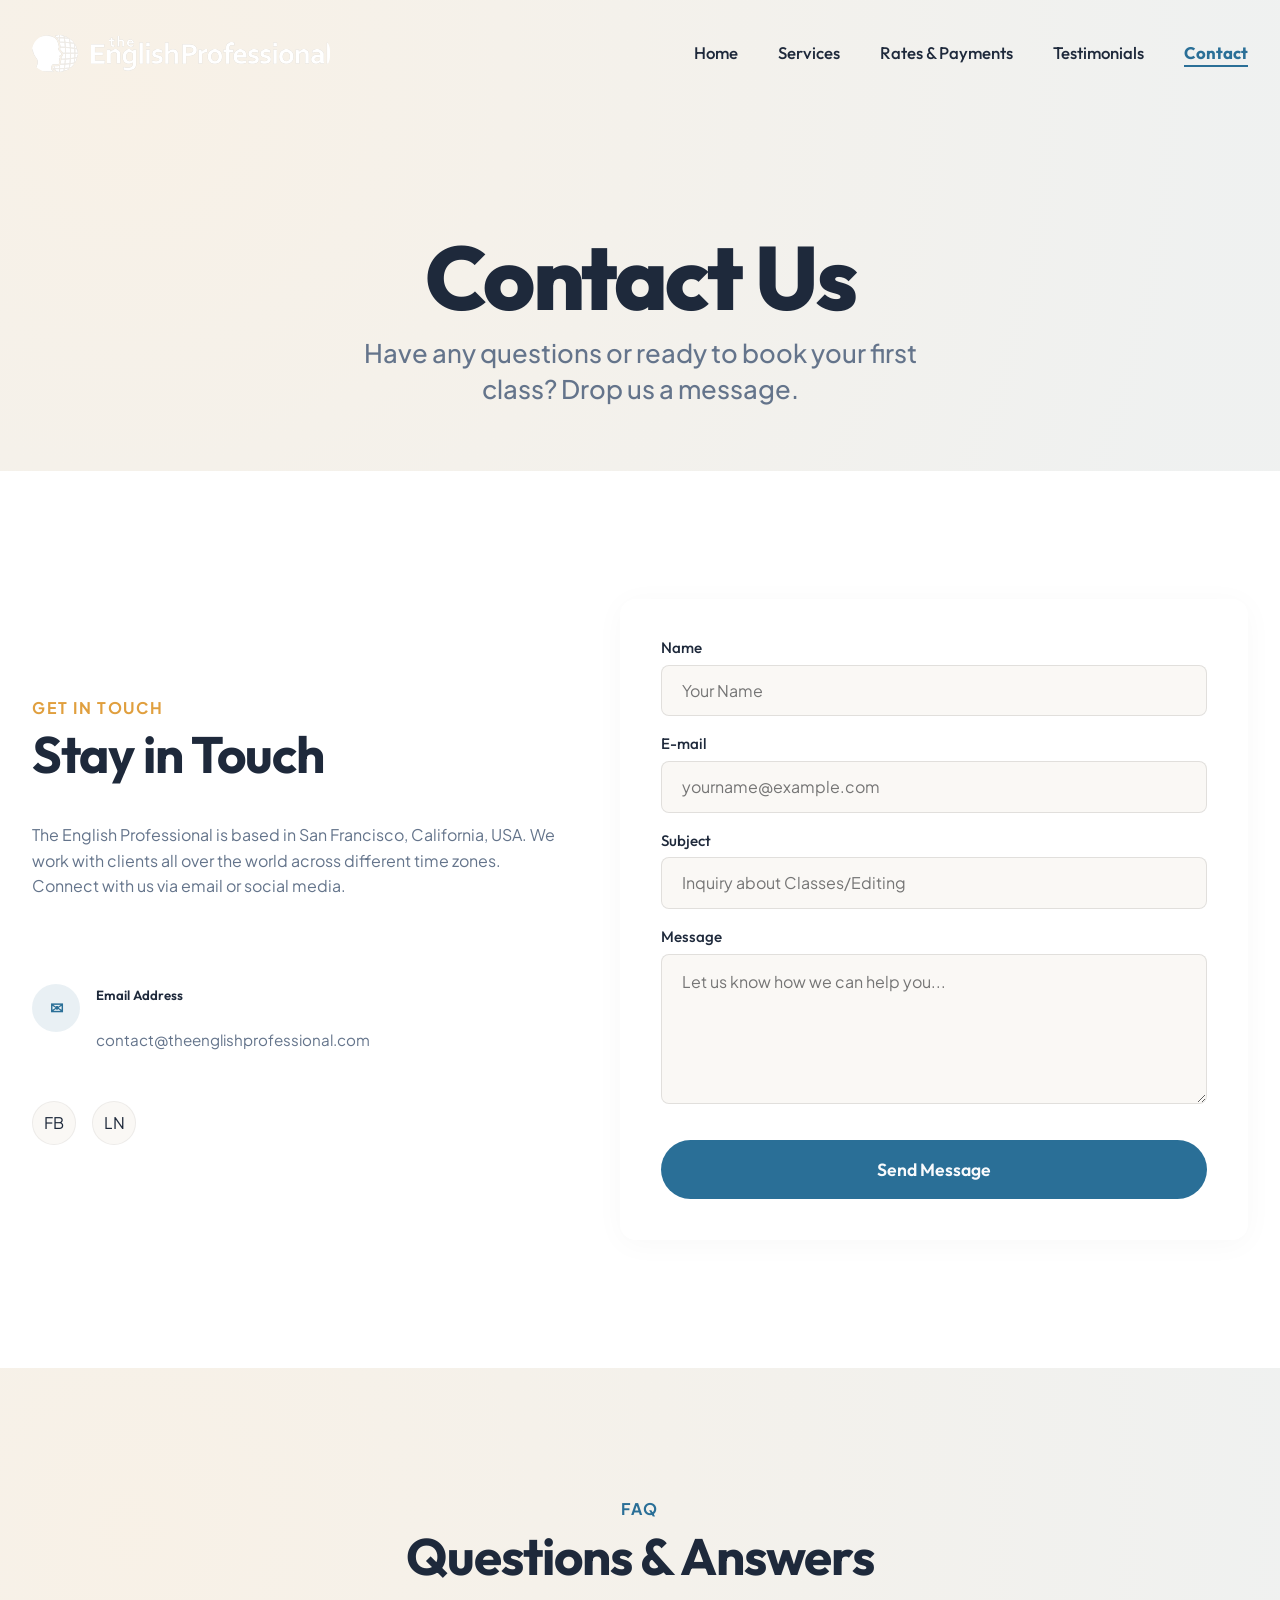
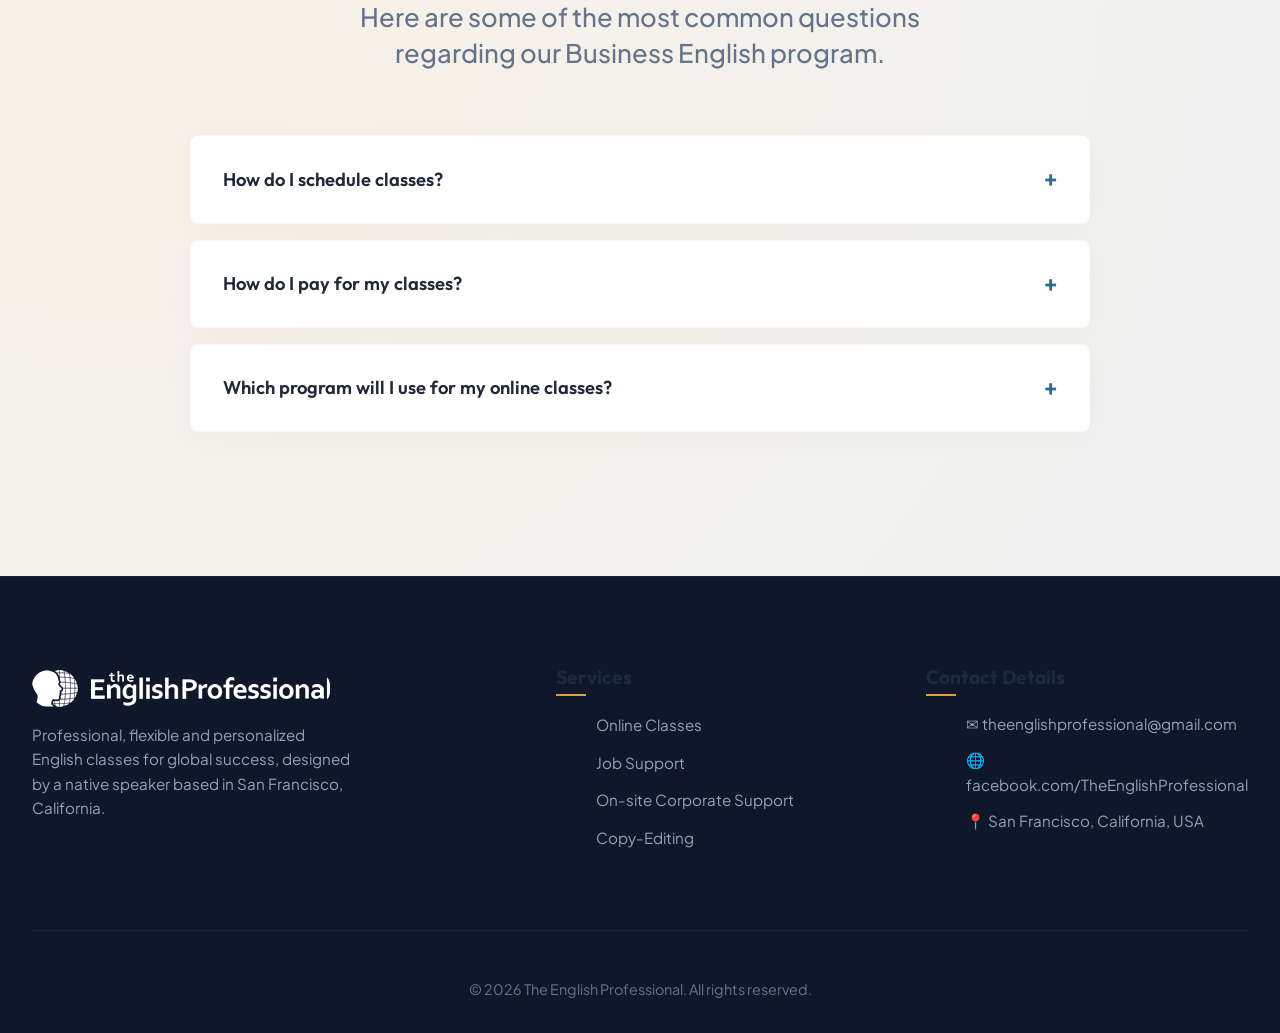
==== contact.html @ bd64062e "init" ====
<!DOCTYPE html>
<html lang="en">

<head>
    <meta charset="UTF-8">
    <meta name="viewport" content="width=device-width, initial-scale=1.0">
    <title>Contact & FAQ | The English Professional</title>
    <meta name="description"
        content="Get in touch with Annette PonTell. Schedule your free 15-minute Skype consultation or check our frequently asked questions.">
    <link rel="stylesheet" href="style.css">
</head>

<body>

    <!-- Header Navigation -->
    <header class="header scrolled">
        <div class="container nav-container">
            <a href="index.html" class="logo">
                <img src="assets/img/tep-white.png" class="default" alt="">
                <img src="assets/img/tep-reverse.png" class="reverse" alt="">
            </a>
            <nav>
                <ul class="nav-links">
                    <li><a href="index.html">Home</a></li>
                    <li><a href="services.html">Services</a></li>
                    <li><a href="rates.html">Rates & Payments</a></li>
                    <li><a href="testimonials.html">Testimonials</a></li>
                    <li><a href="contact.html" class="active">Contact</a></li>
                </ul>
            </nav>
            <button class="burger" aria-label="Toggle navigation">
                <div></div>
                <div></div>
                <div></div>
            </button>
        </div>
    </header>

    <!-- Page Banner -->
    <section class="section gradient-bg" style="padding-top: 10rem; padding-bottom: 4rem;">
        <div class="container" style="text-align: center;">
            <h1 class="text-huge" style="margin-bottom: 1rem;">Contact Us</h1>
            <p class="text-medium" style="max-width: 600px; margin: 0 auto;">Have any questions or ready to book your
                first class? Drop us a message.</p>
        </div>
    </section>

    <!-- Split Contact Section -->
    <section class="section" style="background-color: var(--color-bg-secondary);">
        <div class="container">
            <div class="contact-split">

                <!-- Info Column -->
                <div class="contact-info reveal">
                    <span
                        style="color: var(--color-accent-sun); font-weight: 700; letter-spacing: 0.1em; text-transform: uppercase;">Get
                        in Touch</span>
                    <h2 class="text-large" style="margin-top: 0.5rem; margin-bottom: 1.5rem;">Stay in Touch</h2>
                    <p style="color: var(--color-text-muted); margin-bottom: 2rem;">The English Professional is based in
                        San Francisco, California, USA. We work with clients all over the world across different time
                        zones. Connect with us via email or social media.</p>

                    <div class="contact-method">
                        <div class="contact-method-item">
                            <div class="contact-icon">✉</div>
                            <div>
                                <h5 style="font-weight: 600;">Email Address</h5>
                                <p style="color: var(--color-text-muted); font-size: 0.95rem;">
                                    contact@theenglishprofessional.com</p>
                            </div>
                        </div>
                    </div>

                    <div class="social-links">
                        <a href="https://www.facebook.com/TheEnglishProfessional" target="_blank" class="social-btn"
                            aria-label="Facebook">FB</a>
                        <a href="http://www.linkedin.com/pub/annette-pontell/33/342/361" target="_blank"
                            class="social-btn" aria-label="LinkedIn">LN</a>
                    </div>
                </div>

                <!-- Form Column -->
                <div class="reveal">
                    <div class="glass-card" style="padding: 2.5rem;">
                        <form class="contact-form" action="#" method="POST"
                            onsubmit="event.preventDefault(); alert('Mensagem enviada com sucesso! (Demonstração)');">
                            <div class="form-group">
                                <label for="name">Name</label>
                                <input type="text" id="name" name="name" class="form-control" placeholder="Your Name"
                                    required>
                            </div>
                            <div class="form-group">
                                <label for="email">E-mail</label>
                                <input type="email" id="email" name="email" class="form-control"
                                    placeholder="yourname@example.com" required>
                            </div>
                            <div class="form-group">
                                <label for="subject">Subject</label>
                                <input type="text" id="subject" name="subject" class="form-control"
                                    placeholder="Inquiry about Classes/Editing" required>
                            </div>
                            <div class="form-group">
                                <label for="message">Message</label>
                                <textarea id="message" name="message" class="form-control"
                                    placeholder="Let us know how we can help you..." required></textarea>
                            </div>
                            <button type="submit" class="btn btn-primary" style="margin-top: 1rem;">Send
                                Message</button>
                        </form>
                    </div>
                </div>

            </div>
        </div>
    </section>

    <!-- FAQ Accordion Section -->
    <section class="section gradient-bg">
        <div class="container">
            <div style="text-align: center;" class="reveal">
                <span
                    style="color: var(--color-accent-ocean); font-weight: 700; letter-spacing: 0.1em; text-transform: uppercase;">FAQ</span>
                <h2 class="text-large" style="margin-top: 0.5rem; margin-bottom: 1rem;">Questions & Answers</h2>
                <p class="text-medium" style="max-width: 600px; margin: 0 auto;">Here are some of the most common
                    questions regarding our Business English program.</p>
            </div>

            <div class="faq-accordion-container reveal">
                <!-- FAQ 1 -->
                <div class="accordion-item">
                    <div class="accordion-header">
                        How do I schedule classes?
                        <span class="accordion-icon">+</span>
                    </div>
                    <div class="accordion-content">
                        <p>Contact <strong>theenglishprofessional@gmail.com</strong> to request a free 15-minute Skype
                            meeting in which we can discuss your English development goals and scheduling.</p>
                    </div>
                </div>

                <!-- FAQ 2 -->
                <div class="accordion-item">
                    <div class="accordion-header">
                        How do I pay for my classes?
                        <span class="accordion-icon">+</span>
                    </div>
                    <div class="accordion-content">
                        <p>Payments are made through PayPal. Simply go to The English Professional Rates page and make
                            payments in US dollars before your classes begin.</p>
                    </div>
                </div>

                <!-- FAQ 3 -->
                <div class="accordion-item">
                    <div class="accordion-header">
                        Which program will I use for my online classes?
                        <span class="accordion-icon">+</span>
                    </div>
                    <div class="accordion-content">
                        <p>Classes are conducted via Skype. Skype is easy and free to download and runs on the most
                            common platforms (Microsoft Windows, macOS, Linux, Android, iOS, etc.). After scheduling
                            your classes, find <strong>theEnglishProfessional</strong> on Skype and send a request to be
                            added as a contact.</p>
                    </div>
                </div>
            </div>
        </div>
    </section>

    <!-- Footer -->
    <footer class="footer">
        <div class="container">
            <div class="footer-grid">
                <div>
                    <h3 class="footer-logo"><img src="assets/img/tep-white.png" alt=""></h3>
                    <p class="footer-desc">Professional, flexible and personalized English classes for global success,
                        designed by a native speaker based in San Francisco, California.</p>
                </div>
                <div class="footer-col">
                    <h4>Services</h4>
                    <ul class="footer-links">
                        <li><a href="services.html#online-classes">Online Classes</a></li>
                        <li><a href="services.html#job-support">Job Support</a></li>
                        <li><a href="services.html#onsite-development">On-site Corporate Support</a></li>
                        <li><a href="services.html#copy-editing">Copy-Editing</a></li>
                    </ul>
                </div>
                <div class="footer-col">
                    <h4>Contact Details</h4>
                    <ul class="footer-info-list">
                        <li>✉ theenglishprofessional@gmail.com</li>
                        <li>🌐 facebook.com/TheEnglishProfessional</li>
                        <li>📍 San Francisco, California, USA</li>
                    </ul>
                </div>
            </div>
            <div class="footer-bottom">
                <p>&copy; 2026 The English Professional. All rights reserved.</p>
            </div>
        </div>
    </footer>

    <script src="script.js"></script>
</body>

</html>
---- style.css ----
/* ==========================================================================
   THE ENGLISH PROFESSIONAL - DESIGN SYSTEM & STYLES
   Inspired by Set.studio and Clearleft (Modern, bold typography, clean layouts, large images/gradients)
   ========================================================================== */

@import url('https://fonts.googleapis.com/css2?family=Outfit:wght@300;400;500;600;700;800&family=Plus+Jakarta+Sans:ital,wght@0,300;0,400;0,500;0,600;0,700;1,400&display=swap');

:root {
    /* Color Palette */
    --color-bg-primary: #faf8f5;
    /* Warm sand background */
    --color-bg-secondary: #ffffff;
    /* Pure white */
    --color-bg-dark: #0f172a;
    /* Deep slate/navy for dark sections */
    --color-text-main: #1e293b;
    /* Slate 800 */
    --color-text-muted: #64748b;
    /* Slate 500 */
    --color-text-light: #f8fafc;
    /* White/Light gray */

    /* California Vibes Accent Colors */
    --color-accent-sun: #e09f3e;
    /* Golden sunset */
    --color-accent-ocean: #2a6f97;
    /* Pacific ocean blue */
    --color-accent-mint: #48cae4;
    /* Coastal breeze */
    --color-accent-clay: #9a031e;
    /* Warm clay/terracotta */

    /* Font Families */
    --font-heading: 'Outfit', sans-serif;
    --font-body: 'Plus Jakarta Sans', sans-serif;

    /* Spacing */
    --space-xs: 0.5rem;
    --space-sm: 1rem;
    --space-md: 2rem;
    --space-lg: 4rem;
    --space-xl: 8rem;

    /* UI Elements */
    --border-radius-sm: 8px;
    --border-radius-md: 16px;
    --border-radius-lg: 32px;
    --transition-smooth: all 0.4s cubic-bezier(0.16, 1, 0.3, 1);
    --shadow-subtle: 0 4px 30px rgba(0, 0, 0, 0.03);
    --shadow-medium: 0 10px 40px rgba(0, 0, 0, 0.08);
}

/* ==========================================================================
   1. RESET & BASE
   ========================================================================== */

*,
*::before,
*::after {
    box-sizing: border-box;
}

html {
    -moz-text-size-adjust: none;
    -webkit-text-size-adjust: none;
    text-size-adjust: none;
    scroll-behavior: smooth;
    font-size: 16px;
    background-color: var(--color-bg-primary);
}

body,
h1,
h2,
h3,
h4,
p,
figure,
blockquote,
dl,
dd {
    margin-block-end: 0;
}

ul[role='list'],
ol[role='list'] {
    list-style: none;
}

h1,
h2,
h3,
h4,
button,
input,
label {
    line-height: 1.1;
}

h1,
h2,
h3,
h4 {
    text-wrap: balance;
}

a:not([class]) {
    text-decoration-skip-ink: auto;
    color: currentColor;
}

img,
picture {
    max-width: 100%;
    height: auto;
    display: block;
    border-radius: var(--border-radius-md);
}

input,
button,
textarea,
select {
    font-family: inherit;
    font-size: inherit;
}

textarea:not([rows]) {
    min-height: 10em;
}

:target {
    scroll-margin-block: 5ex;
}

body {
    font-family: var(--font-body);
    color: var(--color-text-main);
    line-height: 1.6;
    min-height: 100vh;
    overflow-x: hidden;
    -webkit-font-smoothing: antialiased;
    margin: 0;
}

h1,
h2,
h3,
h4,
h5,
h6 {
    font-family: var(--font-heading);
    font-weight: 700;
    color: var(--color-text-main);
}

a {
    color: inherit;
    text-decoration: none;
    transition: var(--transition-smooth);
}

/* ==========================================================================
   2. REUSABLE UTILITIES & LAYOUTS
   ========================================================================== */

.container {
    max-width: 1400px;
    margin: 0 auto;
    padding: 0 var(--space-md);
}

.section {
    padding: var(--space-xl) 0;
    position: relative;
}

.section-dark {
    background-color: var(--color-bg-dark);
    color: var(--color-text-light);
}

.section-dark h2,
.section-dark h3,
.section-dark p {
    color: var(--color-text-light);
}

/* Typography Scale */
.text-huge {
    font-size: clamp(3rem, 7vw, 6.5rem);
    font-weight: 800;
    letter-spacing: -0.03em;
    line-height: 0.95;
    margin-bottom: var(--space-md);
}

.text-large {
    font-size: clamp(2rem, 4vw, 3.5rem);
    font-weight: 700;
    letter-spacing: -0.02em;
    line-height: 1.05;
    margin-bottom: var(--space-sm);
}

.text-medium {
    font-size: clamp(1.25rem, 2vw, 1.75rem);
    font-weight: 500;
    line-height: 1.4;
    color: var(--color-text-muted);
}

.section-dark .text-medium {
    color: #94a3b8;
}

/* Buttons */
.btn {
    display: inline-flex;
    align-items: center;
    justify-content: center;
    padding: 1.25rem 2.5rem;
    font-family: var(--font-heading);
    font-weight: 600;
    font-size: 1.1rem;
    border-radius: var(--border-radius-lg);
    border: none;
    cursor: pointer;
    transition: var(--transition-smooth);
    position: relative;
    overflow: hidden;
}

.btn-primary {
    background-color: var(--color-accent-ocean);
    color: var(--color-text-light);
}

.btn-primary:hover {
    background-color: #1a4d6c;
    transform: translateY(-3px);
    box-shadow: 0 10px 20px rgba(42, 111, 151, 0.3);
}

.btn-accent {
    background-color: var(--color-accent-sun);
    color: var(--color-bg-dark);
}

.btn-accent:hover {
    background-color: #c98a30;
    transform: translateY(-3px);
    box-shadow: 0 10px 20px rgba(224, 159, 62, 0.3);
}

.btn-outline {
    background-color: transparent;
    border: 2px solid var(--color-text-main);
    color: var(--color-text-main);
}

.btn-outline:hover {
    background-color: var(--color-text-main);
    color: var(--color-bg-primary);
    transform: translateY(-3px);
}

.section-dark .btn-outline {
    border-color: var(--color-text-light);
    color: var(--color-text-light);
}

.section-dark .btn-outline:hover {
    background-color: var(--color-text-light);
    color: var(--color-bg-dark);
}

/* Background Gradients & Glassmorphism */
.gradient-bg {
    background: radial-gradient(circle at 10% 20%, rgba(224, 159, 62, 0.08) 0%, rgba(42, 111, 151, 0.05) 90%);
}

.glass-card {
    background: rgba(255, 255, 255, 0.7);
    backdrop-filter: blur(12px);
    -webkit-backdrop-filter: blur(12px);
    border: 1px solid rgba(255, 255, 255, 0.4);
    box-shadow: var(--shadow-subtle);
    border-radius: var(--border-radius-md);
    padding: var(--space-md);
    transition: var(--transition-smooth);
}

.glass-card:hover {
    transform: translateY(-5px);
    box-shadow: var(--shadow-medium);
    border-color: rgba(255, 255, 255, 0.8);
}

/* ==========================================================================
   3. NAVIGATION HEADER
   ========================================================================== */
.header {
    position: fixed;
    top: 0;
    left: 0;
    width: 100%;
    z-index: 1000;
    transition: var(--transition-smooth);
    padding: 1.5rem 0;
}

.header .reverse {
    display: none;
}

.header.scrolled {
    background: rgba(250, 248, 245, 0.85);
    backdrop-filter: blur(12px);
    -webkit-backdrop-filter: blur(12px);
    border-bottom: 1px solid rgba(0, 0, 0, 0.05);
    padding: 1rem 0;
}

.header.scrolled .reverse {
    display: block;
}

.header.scrolled .default {
    display: none;
}

.nav-container {
    display: flex;
    justify-content: space-between;
    align-items: center;
}

.logo {
    font-family: var(--font-heading);
    font-size: 1.5rem;
    font-weight: 800;
    letter-spacing: -0.01em;
    display: flex;
    align-items: center;
    gap: 0.5rem;
}

.logo-dot {
    width: 10px;
    height: 10px;
    background-color: var(--color-accent-sun);
    border-radius: 50%;
    display: inline-block;
}

.nav-links {
    display: flex;
    gap: 2.5rem;
    list-style: none;
    align-items: center;
}

.nav-links a {
    font-family: var(--font-heading);
    font-weight: 500;
    font-size: 1.05rem;
    position: relative;
}

.nav-links a::after {
    content: '';
    position: absolute;
    width: 100%;
    transform: scaleX(0);
    height: 2px;
    bottom: -4px;
    left: 0;
    background-color: var(--color-accent-ocean);
    transform-origin: bottom right;
    transition: transform 0.25s ease-out;
}

.nav-links a:hover::after,
.nav-links a.active::after {
    transform: scaleX(1);
    transform-origin: bottom left;
}

.nav-links a.active {
    color: var(--color-accent-ocean);
    font-weight: 700;
}

/* Mobile Menu Button */
.burger {
    display: none;
    cursor: pointer;
    background: none;
    border: none;
    z-index: 1001;
}

.burger div {
    width: 25px;
    height: 2px;
    background-color: var(--color-text-main);
    margin: 5px;
    transition: var(--transition-smooth);
}

/* ==========================================================================
   4. HOME PAGE (SLIDER & SECTIONS)
   ========================================================================== */
.hero-slider {
    position: relative;
    min-height: 100vh;
    overflow: hidden;
    background-color: var(--color-bg-dark);
}

.slider-container {
    height: 100vh;
    position: relative;
}

.slide {
    position: absolute;
    top: 0;
    left: 0;
    width: 100%;
    height: 100%;
    opacity: 0;
    visibility: hidden;
    transition: opacity 0.8s ease-in-out, visibility 0.8s;
    display: flex;
    align-items: center;
}

.slide.active {
    opacity: 1;
    visibility: visible;
}

.slide-bg {
    position: absolute;
    top: 0;
    left: 0;
    width: 100%;
    height: 100%;
    background-size: cover;
    background-position: center;
    filter: brightness(0.4) saturate(0.8);
}

.slide-content {
    position: relative;
    z-index: 10;
    max-width: 800px;
    padding: var(--space-md);
    color: var(--color-text-light);
    transform: translateY(30px);
    transition: transform 0.8s cubic-bezier(0.16, 1, 0.3, 1);
}

.slide.active .slide-content {
    transform: translateY(0);
}

.slider-controls {
    position: absolute;
    bottom: var(--space-lg);
    left: 50%;
    transform: translateX(-50%);
    display: flex;
    gap: 1rem;
    z-index: 20;
}

.slider-dot {
    width: 40px;
    height: 4px;
    background-color: rgba(255, 255, 255, 0.3);
    border: none;
    cursor: pointer;
    border-radius: 2px;
    transition: var(--transition-smooth);
}

.slider-dot.active {
    background-color: var(--color-accent-sun);
    width: 60px;
}

/* Feature grid on Home */
.features-grid {
    display: grid;
    grid-template-columns: repeat(auto-fit, minmax(320px, 1fr));
    gap: var(--space-md);
    margin-top: var(--space-lg);
}

.feature-card {
    padding: var(--space-md);
    border-radius: var(--border-radius-md);
    background-color: var(--color-bg-secondary);
    border: 1px solid rgba(0, 0, 0, 0.04);
    box-shadow: var(--shadow-subtle);
    transition: var(--transition-smooth);
    display: flex;
    flex-direction: column;
}

.feature-card:hover {
    transform: translateY(-8px);
    box-shadow: var(--shadow-medium);
}

.feature-img-wrapper {
    height: 220px;
    overflow: hidden;
    border-radius: var(--border-radius-sm);
    margin-bottom: var(--space-sm);
}

.feature-img-wrapper img {
    width: 100%;
    height: 100%;
    object-fit: cover;
    transition: var(--transition-smooth);
}

.feature-card:hover .feature-img-wrapper img {
    transform: scale(1.05);
}

/* About Section Home (Two Column) */
.about-split {
    display: grid;
    grid-template-columns: 1fr 1fr;
    gap: var(--space-lg);
    align-items: center;
}

.about-image-wrapper {
    position: relative;
}

.about-image-wrapper img {
    box-shadow: var(--shadow-medium);
}

.about-badge {
    position: absolute;
    bottom: -20px;
    right: -20px;
    background: var(--color-accent-sun);
    color: var(--color-bg-dark);
    padding: 1.5rem 2rem;
    border-radius: var(--border-radius-md);
    font-weight: 700;
    box-shadow: var(--shadow-medium);
    font-family: var(--font-heading);
}

/* ==========================================================================
   5. SERVICES PAGE
   ========================================================================== */
.services-header {
    background-color: var(--color-bg-dark);
    color: var(--color-text-light);
    padding: 10rem 0 6rem 0;
    text-align: center;
}

.services-nav {
    display: flex;
    justify-content: center;
    gap: 1.5rem;
    margin-top: var(--space-md);
    flex-wrap: wrap;
}

.services-nav-btn {
    padding: 0.75rem 1.5rem;
    border-radius: var(--border-radius-lg);
    border: 1px solid rgba(255, 255, 255, 0.2);
    background: transparent;
    color: var(--color-text-light);
    cursor: pointer;
    transition: var(--transition-smooth);
    font-family: var(--font-heading);
}

.services-nav-btn.active,
.services-nav-btn:hover {
    background-color: var(--color-accent-sun);
    color: var(--color-bg-dark);
    border-color: var(--color-accent-sun);
}

.services-section-title {
    margin-top: var(--space-lg);
    border-bottom: 2px solid rgba(0, 0, 0, 0.05);
    padding-bottom: var(--space-sm);
    margin-bottom: var(--space-md);
}

.services-grid-detailed {
    display: grid;
    grid-template-columns: repeat(auto-fit, minmax(400px, 1fr));
    gap: var(--space-md);
    margin-bottom: var(--space-lg);
}

.service-detail-card {
    background: var(--color-bg-secondary);
    border-radius: var(--border-radius-md);
    padding: var(--space-md);
    box-shadow: var(--shadow-subtle);
    border-left: 5px solid var(--color-accent-ocean);
    transition: var(--transition-smooth);
}

.service-detail-card:hover {
    transform: translateX(5px);
    box-shadow: var(--shadow-medium);
}

/* ==========================================================================
   6. RATES & PAYMENTS PAGE
   ========================================================================== */
.rates-grid {
    display: grid;
    grid-template-columns: repeat(auto-fit, minmax(300px, 1fr));
    gap: var(--space-md);
    margin-top: var(--space-lg);
}

.rate-card {
    background: var(--color-bg-secondary);
    border-radius: var(--border-radius-md);
    padding: 3rem var(--space-md);
    text-align: center;
    box-shadow: var(--shadow-subtle);
    border: 1px solid rgba(0, 0, 0, 0.04);
    transition: var(--transition-smooth);
    display: flex;
    flex-direction: column;
    justify-content: space-between;
    min-height: 450px;
}

.rate-card:hover {
    transform: translateY(-8px);
    box-shadow: var(--shadow-medium);
}

.rate-card.featured {
    border: 2px solid var(--color-accent-sun);
    position: relative;
}

.rate-card.featured::before {
    content: 'MAIS CONVENIENTE';
    position: absolute;
    top: -15px;
    left: 50%;
    transform: translateX(-50%);
    background: var(--color-accent-sun);
    color: var(--color-bg-dark);
    padding: 0.35rem 1rem;
    font-size: 0.75rem;
    font-weight: 700;
    border-radius: 30px;
    letter-spacing: 0.05em;
}

.rate-time {
    font-size: 1.75rem;
    font-weight: 700;
    font-family: var(--font-heading);
    margin-bottom: var(--space-sm);
}

.rate-price {
    font-size: clamp(2.5rem, 5vw, 3.5rem);
    font-weight: 800;
    color: var(--color-accent-ocean);
    margin-bottom: var(--space-md);
    font-family: var(--font-heading);
}

.rate-price span {
    font-size: 1rem;
    font-weight: 500;
    color: var(--color-text-muted);
}

.rate-features {
    list-style: none;
    margin-bottom: var(--space-md);
    color: var(--color-text-muted);
    text-align: left;
    padding-left: var(--space-sm);
}

.rate-features li {
    margin-bottom: 0.5rem;
    position: relative;
    padding-left: 1.5rem;
}

.rate-features li::before {
    content: '✓';
    color: var(--color-accent-ocean);
    position: absolute;
    left: 0;
    font-weight: bold;
}

/* Split Column Terms & Conditions */
.terms-split {
    display: grid;
    grid-template-columns: 1fr 1fr;
    gap: var(--space-lg);
    margin-top: var(--space-md);
}

.terms-column h3 {
    border-bottom: 2px solid var(--color-accent-sun);
    padding-bottom: 0.5rem;
    margin-bottom: var(--space-sm);
}

.terms-list {
    list-style: none;
}

.terms-list li {
    margin-bottom: 0.75rem;
    position: relative;
    padding-left: 1.5rem;
    font-size: 0.95rem;
    color: var(--color-text-muted);
}

.terms-list li::before {
    content: '•';
    color: var(--color-accent-sun);
    font-size: 1.5rem;
    position: absolute;
    left: 0;
    top: -4px;
}

/* ==========================================================================
   7. TESTIMONIALS & CONTACT SECTIONS
   ========================================================================== */
.testimonials-section {
    background: radial-gradient(circle at 80% 20%, rgba(224, 159, 62, 0.05) 0%, rgba(42, 111, 151, 0.08) 90%), var(--color-bg-secondary);
}

.testimonial-carousel-container {
    max-width: 900px;
    margin: var(--space-lg) auto 0 auto;
    position: relative;
    overflow: hidden;
    padding: var(--space-md);
}

.testimonial-track {
    display: flex;
    transition: transform 0.6s cubic-bezier(0.25, 1, 0.5, 1);
}

.testimonial-slide {
    min-width: 100%;
    box-sizing: border-box;
    padding: 0 var(--space-md);
}

.testimonial-bubble {
    font-size: clamp(1.2rem, 2.5vw, 1.6rem);
    font-style: italic;
    color: var(--color-text-main);
    line-height: 1.5;
    position: relative;
    margin-bottom: var(--space-md);
    font-weight: 300;
}

.testimonial-bubble::before {
    content: '“';
    font-size: 5rem;
    color: rgba(42, 111, 151, 0.15);
    position: absolute;
    left: -2rem;
    top: -2.5rem;
    font-family: serif;
}

.testimonial-author {
    font-family: var(--font-heading);
    font-weight: 700;
    font-size: 1.2rem;
    color: var(--color-accent-ocean);
}

.carousel-dots {
    display: flex;
    justify-content: center;
    gap: 0.5rem;
    margin-top: var(--space-md);
}

.carousel-dot {
    width: 12px;
    height: 12px;
    border-radius: 50%;
    background-color: rgba(0, 0, 0, 0.1);
    border: none;
    cursor: pointer;
    transition: var(--transition-smooth);
}

.carousel-dot.active {
    background-color: var(--color-accent-ocean);
    transform: scale(1.2);
}

/* Two Column Contact split */
.contact-split {
    display: grid;
    grid-template-columns: 1fr 1.2fr;
    gap: var(--space-lg);
}

.contact-info {
    display: flex;
    flex-direction: column;
    justify-content: center;
}

.contact-method {
    margin-top: var(--space-md);
}

.contact-method-item {
    display: flex;
    align-items: center;
    gap: 1rem;
    margin-bottom: var(--space-sm);
}

.contact-icon {
    width: 48px;
    height: 48px;
    border-radius: 50%;
    background-color: rgba(42, 111, 151, 0.1);
    display: flex;
    align-items: center;
    justify-content: center;
    color: var(--color-accent-ocean);
    font-weight: bold;
}

.social-links {
    display: flex;
    gap: 1rem;
    margin-top: var(--space-md);
}

.social-btn {
    width: 44px;
    height: 44px;
    border-radius: 50%;
    background-color: var(--color-bg-primary);
    display: flex;
    align-items: center;
    justify-content: center;
    border: 1px solid rgba(0, 0, 0, 0.05);
    transition: var(--transition-smooth);
}

.social-btn:hover {
    background-color: var(--color-accent-ocean);
    color: var(--color-text-light);
    transform: translateY(-3px);
}

/* Form Styles */
.contact-form {
    display: flex;
    flex-direction: column;
    gap: 1.25rem;
}

.form-group {
    display: flex;
    flex-direction: column;
    gap: 0.5rem;
}

.form-group label {
    font-family: var(--font-heading);
    font-weight: 500;
    font-size: 0.95rem;
}

.form-control {
    padding: 1rem 1.25rem;
    border-radius: var(--border-radius-sm);
    border: 1px solid rgba(0, 0, 0, 0.1);
    background-color: var(--color-bg-primary);
    font-family: var(--font-body);
    font-size: 1rem;
    transition: var(--transition-smooth);
}

.form-control:focus {
    outline: none;
    border-color: var(--color-accent-ocean);
    background-color: var(--color-bg-secondary);
    box-shadow: 0 0 0 3px rgba(42, 111, 151, 0.1);
}

textarea.form-control {
    resize: vertical;
    min-height: 150px;
}

/* ==========================================================================
   8. FAQ ACCORDION SECTION
   ========================================================================== */
.faq-accordion-container {
    margin-top: var(--space-lg);
    max-width: 900px;
    margin-left: auto;
    margin-right: auto;
}

.accordion-item {
    background: var(--color-bg-secondary);
    border-radius: var(--border-radius-sm);
    margin-bottom: var(--space-sm);
    box-shadow: var(--shadow-subtle);
    border: 1px solid rgba(0, 0, 0, 0.03);
    overflow: hidden;
}

.accordion-header {
    padding: 1.5rem var(--space-md);
    display: flex;
    justify-content: space-between;
    align-items: center;
    cursor: pointer;
    font-family: var(--font-heading);
    font-size: 1.15rem;
    font-weight: 600;
    transition: var(--transition-smooth);
    user-select: none;
}

.accordion-header:hover {
    background-color: rgba(42, 111, 151, 0.02);
}

.accordion-icon {
    font-size: 1.5rem;
    transition: transform var(--transition-smooth);
    color: var(--color-accent-ocean);
}

.accordion-content {
    max-height: 0;
    overflow: hidden;
    transition: max-height 0.4s cubic-bezier(0.16, 1, 0.3, 1), padding 0.4s;
    padding: 0 var(--space-md);
    color: var(--color-text-muted);
}

.accordion-item.active .accordion-content {
    padding-bottom: 1.5rem;
}

.accordion-item.active .accordion-icon {
    transform: rotate(45deg);
}

/* ==========================================================================
   9. FOOTER
   ========================================================================== */
.footer {
    background-color: var(--color-bg-dark);
    color: var(--color-text-light);
    padding: var(--space-lg) 0 var(--space-md) 0;
    border-top: 1px solid rgba(255, 255, 255, 0.05);
}

.footer-grid {
    display: grid;
    grid-template-columns: 1.5fr 1fr 1fr;
    gap: var(--space-lg);
    margin-bottom: var(--space-lg);
}

.footer-logo {
    font-family: var(--font-heading);
    font-weight: 800;
    font-size: 1.8rem;
    margin-bottom: var(--space-sm);
    display: flex;
    align-items: center;
    gap: 0.5rem;
}

.footer-desc {
    color: #94a3b8;
    max-width: 320px;
    font-size: 0.95rem;
}

.footer-col h4 {
    font-size: 1.2rem;
    margin-bottom: var(--space-sm);
    position: relative;
    padding-bottom: 0.5rem;
}

.footer-col h4::after {
    content: '';
    position: absolute;
    width: 30px;
    height: 2px;
    bottom: 0;
    left: 0;
    background-color: var(--color-accent-sun);
}

.footer-links {
    list-style: none;
    display: flex;
    flex-direction: column;
    gap: 0.75rem;
}

.footer-links a {
    color: #94a3b8;
    font-size: 0.95rem;
}

.footer-links a:hover {
    color: var(--color-text-light);
    padding-left: 5px;
}

.footer-info-list {
    list-style: none;
    display: flex;
    flex-direction: column;
    gap: 0.75rem;
    color: #94a3b8;
    font-size: 0.95rem;
}

.footer-bottom {
    border-top: 1px solid rgba(255, 255, 255, 0.05);
    padding-top: var(--space-md);
    text-align: center;
    color: #64748b;
    font-size: 0.9rem;
}

/* ==========================================================================
   10. MEDIA QUERIES & RESPONSIVENESS
   ========================================================================== */
@media screen and (max-width: 1024px) {
    .about-split {
        grid-template-columns: 1fr;
        gap: var(--space-md);
    }

    .contact-split {
        grid-template-columns: 1fr;
        gap: var(--space-md);
    }

    .footer-grid {
        grid-template-columns: 1fr 1fr;
    }
}

@media screen and (max-width: 768px) {
    html {
        font-size: 14px;
    }

    .section {
        padding: var(--space-lg) 0;
    }

    .nav-links {
        position: fixed;
        right: 0;
        top: 0;
        height: 100vh;
        width: 70%;
        background-color: var(--color-bg-primary);
        flex-direction: column;
        justify-content: center;
        transform: translateX(100%);
        transition: transform 0.5s ease-in-out;
        box-shadow: -10px 0 30px rgba(0, 0, 0, 0.05);
        z-index: 999;
    }

    .nav-links.nav-active {
        transform: translateX(0);
    }

    .burger {
        display: block;
    }

    .terms-split {
        grid-template-columns: 1fr;
        gap: var(--space-md);
    }

    .footer-grid {
        grid-template-columns: 1fr;
        gap: var(--space-md);
    }

    .slider-controls {
        bottom: var(--space-md);
    }
}

/* Fade In On Scroll Classes (handled by script.js) */
.reveal {
    opacity: 0;
    transform: translateY(30px);
    transition: opacity 0.8s ease, transform 0.8s ease;
}

.reveal.active {
    opacity: 1;
    transform: translateY(0);
}
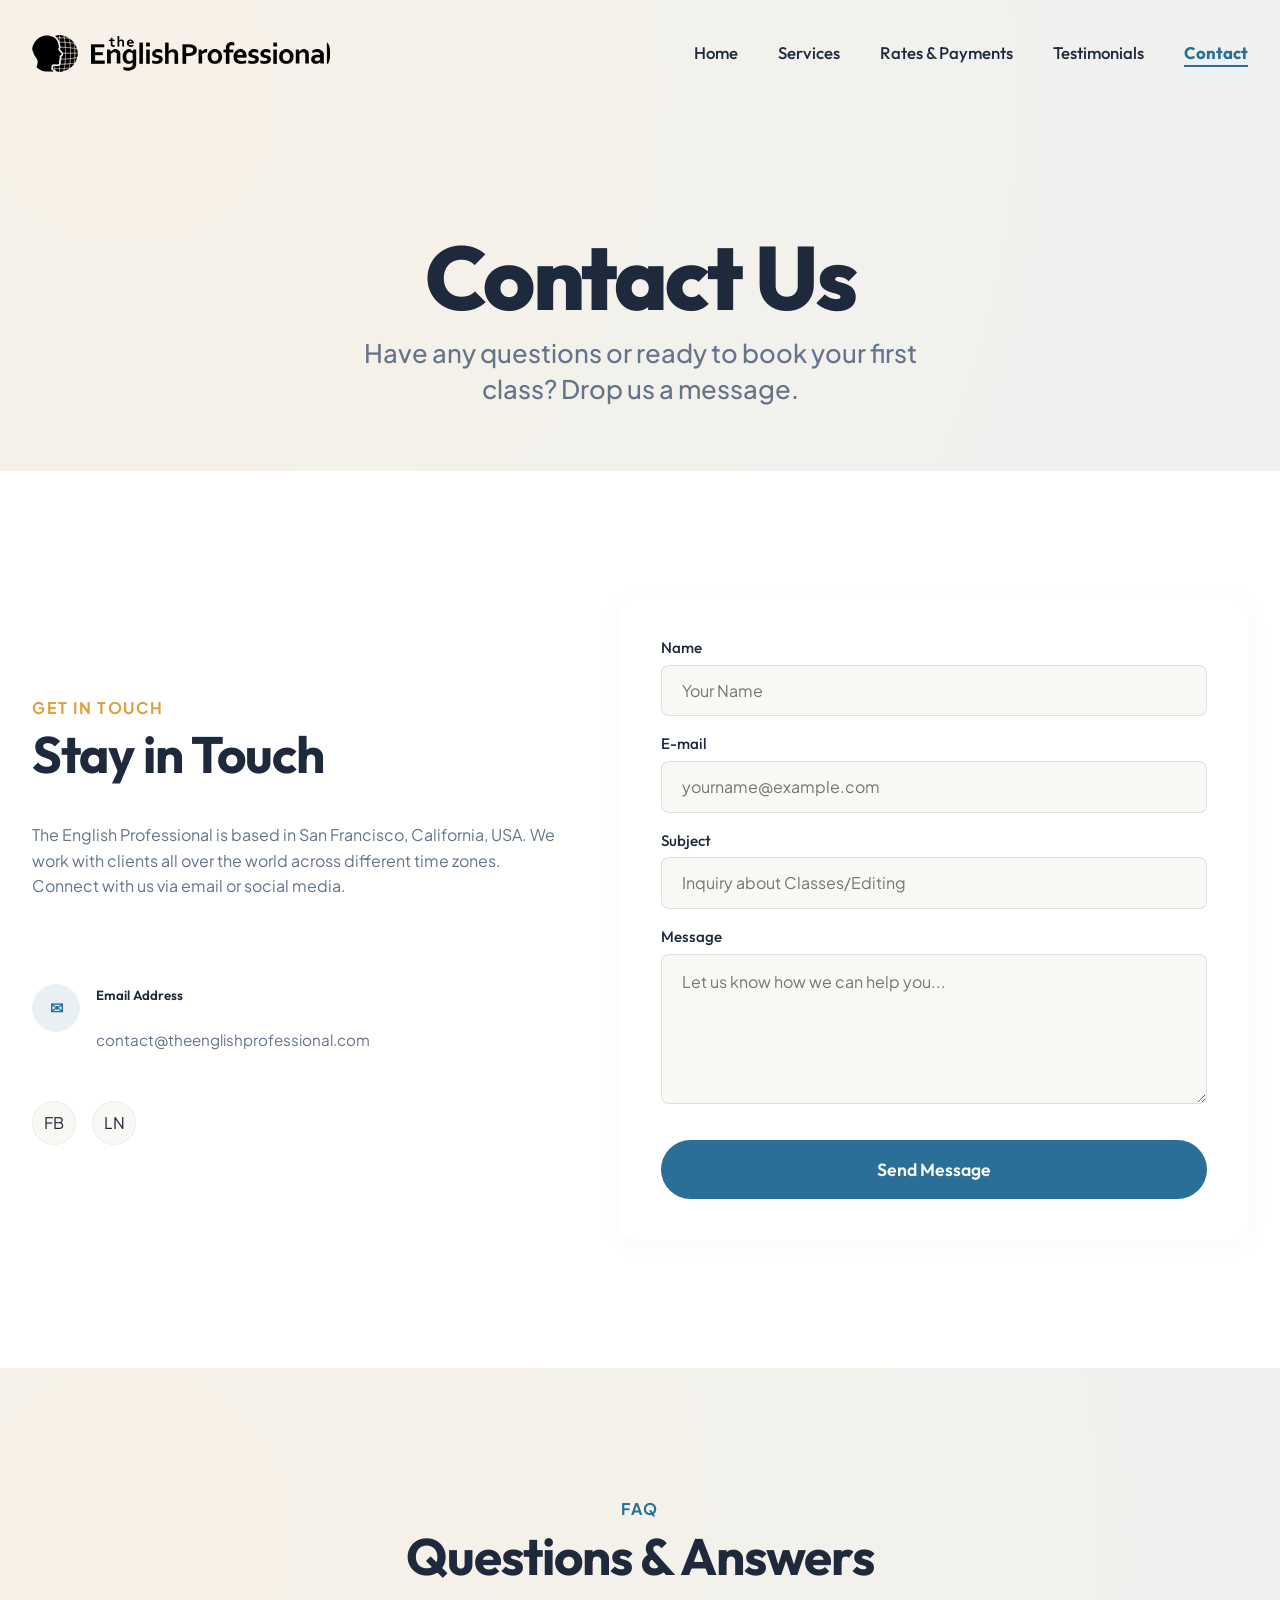
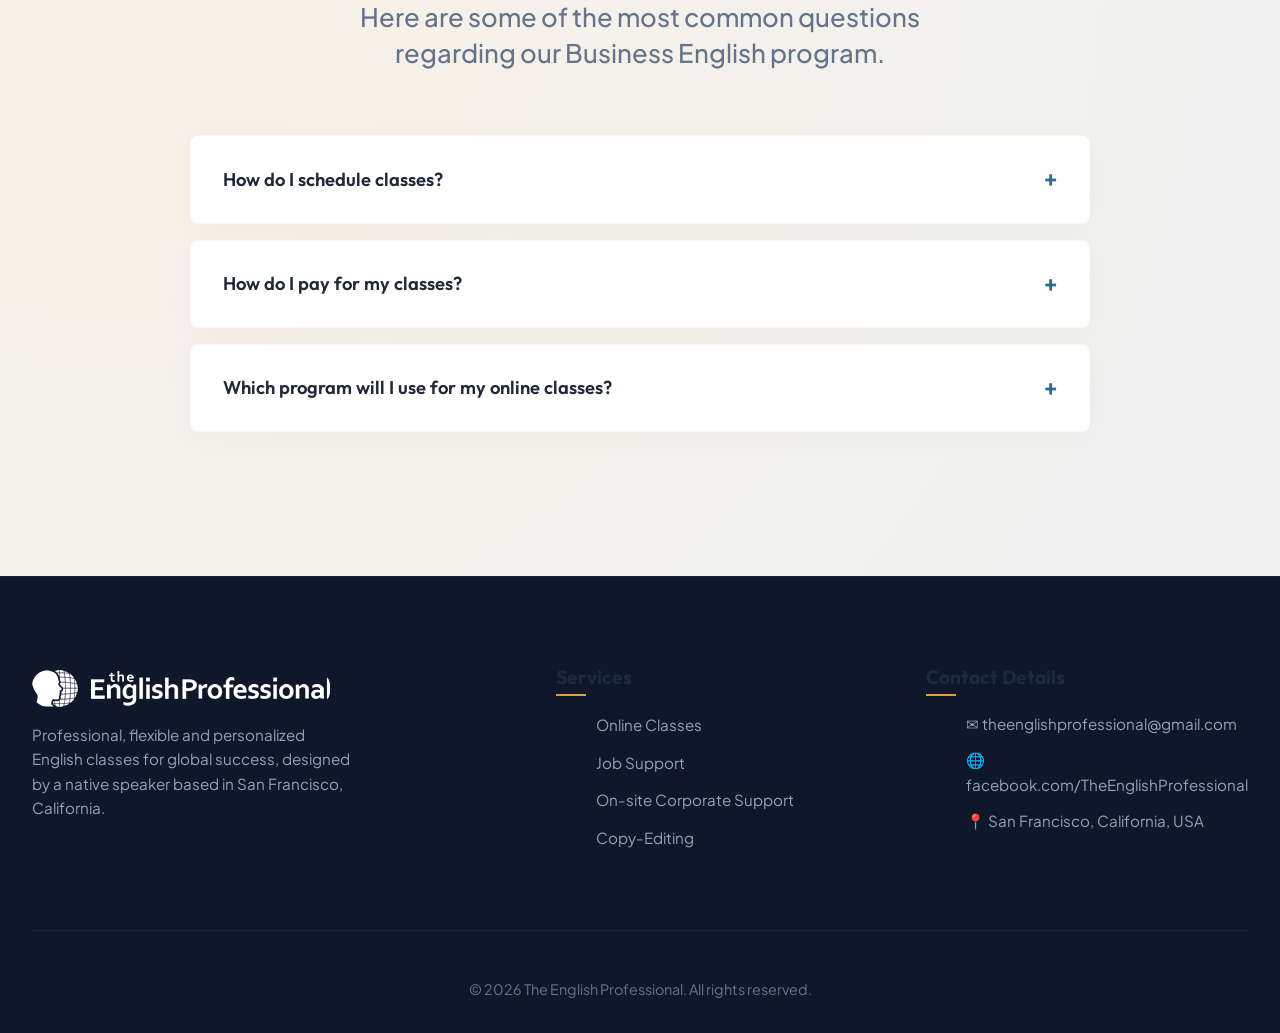
==== commit 5e0b8fe4: "change header-light styles" ====
--- a/contact.html
+++ b/contact.html
@@ -16,8 +16,7 @@
     <header class="header scrolled">
         <div class="container nav-container">
             <a href="index.html" class="logo">
-                <img src="assets/img/tep-white.png" class="default" alt="">
-                <img src="assets/img/tep-reverse.png" class="reverse" alt="">
+                <img src="assets/img/tep.png" alt="The English Professional">
             </a>
             <nav>
                 <ul class="nav-links">
--- a/style.css
+++ b/style.css
@@ -19,6 +19,8 @@
     /* Slate 500 */
     --color-text-light: #f8fafc;
     /* White/Light gray */
+    --color-off-white: #F2F0EF;
+    /* Off-white */
 
     /* California Vibes Accent Colors */
     --color-accent-sun: #e09f3e;
@@ -310,10 +312,6 @@
     padding: 1.5rem 0;
 }
 
-.header .reverse {
-    display: none;
-}
-
 .header.scrolled {
     background: rgba(250, 248, 245, 0.85);
     backdrop-filter: blur(12px);
@@ -322,36 +320,22 @@
     padding: 1rem 0;
 }
 
-.header.scrolled .reverse {
-    display: block;
-}
-
-.header.scrolled .default {
-    display: none;
+.logo {
+    transition: var(--transition-smooth);
+}
+
+.header-light:not(.scrolled) {
+    color: var(--color-off-white);
+}
+
+.header-light:not(.scrolled) .logo {
+    filter: invert(1);
 }
 
 .nav-container {
     display: flex;
     justify-content: space-between;
     align-items: center;
-}
-
-.logo {
-    font-family: var(--font-heading);
-    font-size: 1.5rem;
-    font-weight: 800;
-    letter-spacing: -0.01em;
-    display: flex;
-    align-items: center;
-    gap: 0.5rem;
-}
-
-.logo-dot {
-    width: 10px;
-    height: 10px;
-    background-color: var(--color-accent-sun);
-    border-radius: 50%;
-    display: inline-block;
 }
 
 .nav-links {
@@ -381,6 +365,10 @@
     transition: transform 0.25s ease-out;
 }
 
+.header-light:not(.scrolled) .nav-links a::after {
+    background-color: var(--color-accent-sun);
+}
+
 .nav-links a:hover::after,
 .nav-links a.active::after {
     transform: scaleX(1);
@@ -389,6 +377,11 @@
 
 .nav-links a.active {
     color: var(--color-accent-ocean);
+    font-weight: 700;
+}
+
+.header-light:not(.scrolled) .nav-links a.active {
+    color: var(--color-accent-sun);
     font-weight: 700;
 }
 
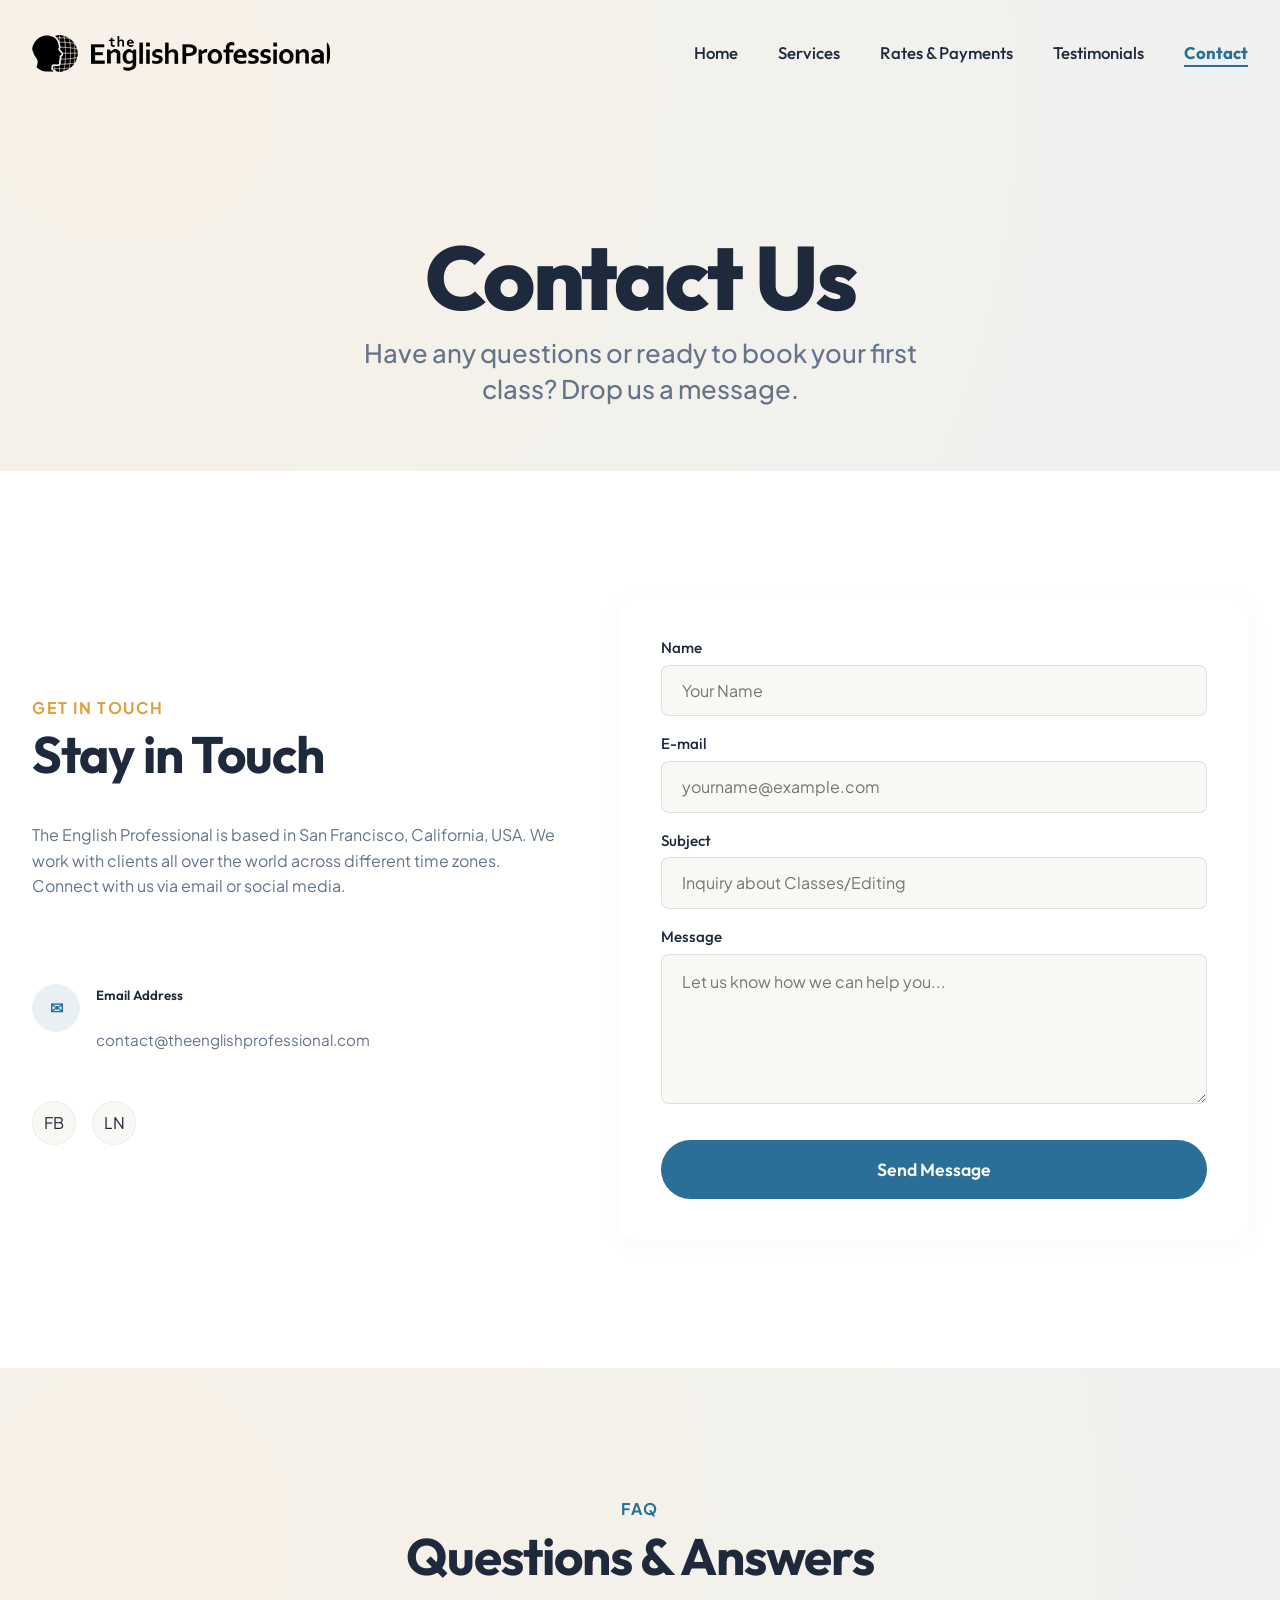
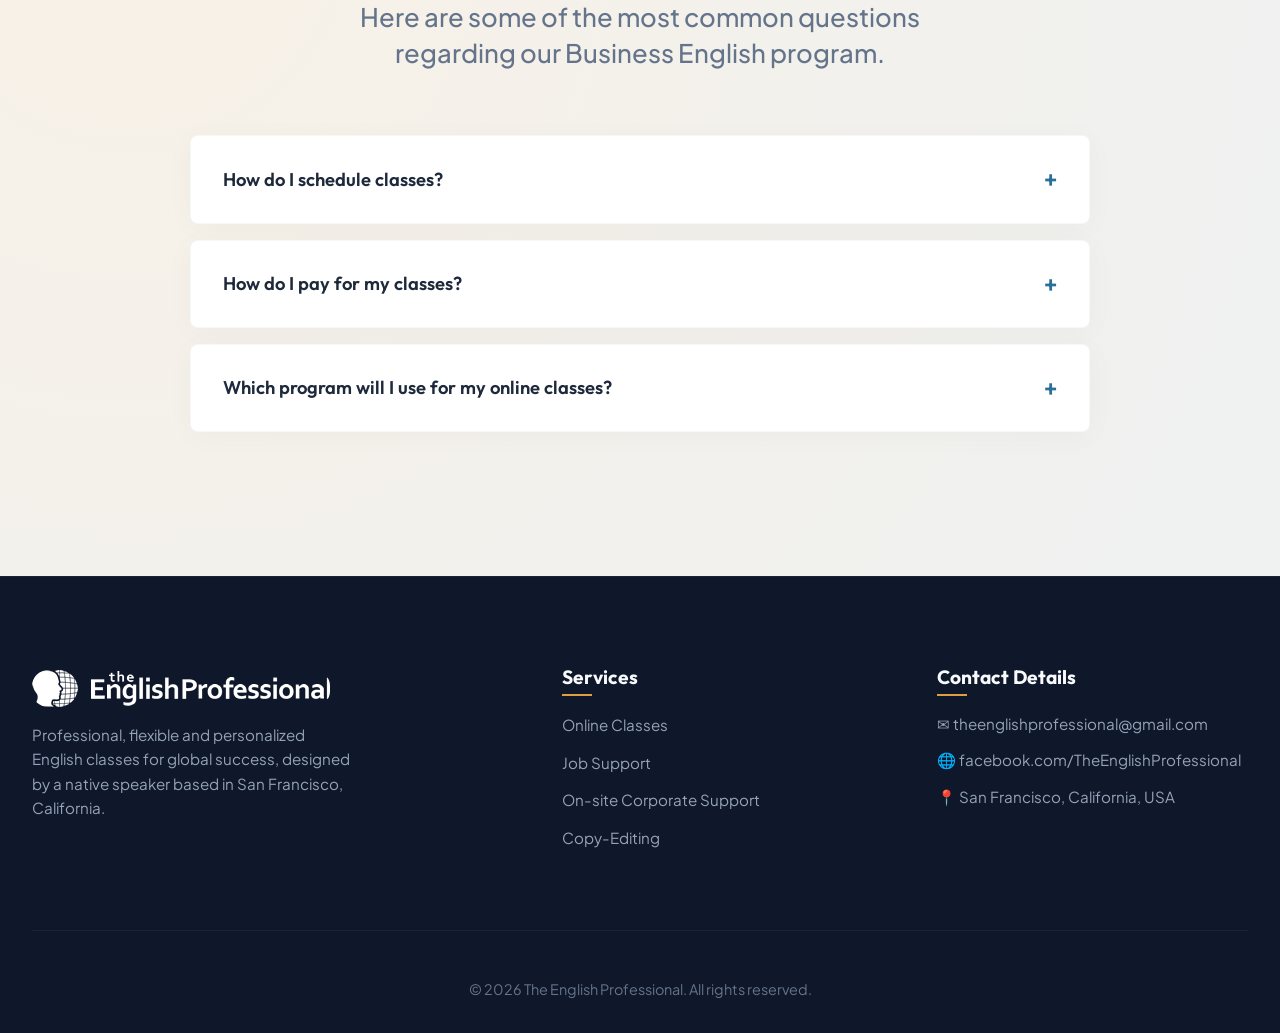
==== commit 3ee0b541: "fix footer headings and list" ====
--- a/contact.html
+++ b/contact.html
@@ -177,7 +177,7 @@
                 </div>
                 <div class="footer-col">
                     <h4>Services</h4>
-                    <ul class="footer-links">
+                    <ul class="footer-links" role="list">
                         <li><a href="services.html#online-classes">Online Classes</a></li>
                         <li><a href="services.html#job-support">Job Support</a></li>
                         <li><a href="services.html#onsite-development">On-site Corporate Support</a></li>
@@ -186,7 +186,7 @@
                 </div>
                 <div class="footer-col">
                     <h4>Contact Details</h4>
-                    <ul class="footer-info-list">
+                    <ul class="footer-info-list" role="list">
                         <li>✉ theenglishprofessional@gmail.com</li>
                         <li>🌐 facebook.com/TheEnglishProfessional</li>
                         <li>📍 San Francisco, California, USA</li>
--- a/style.css
+++ b/style.css
@@ -87,6 +87,7 @@
 ul[role='list'],
 ol[role='list'] {
     list-style: none;
+    padding: 0;
 }
 
 h1,
@@ -454,6 +455,14 @@
     color: var(--color-text-light);
     transform: translateY(30px);
     transition: transform 0.8s cubic-bezier(0.16, 1, 0.3, 1);
+}
+
+.slide-content :is(h1, h2, h3, h4, h5, h6) {
+    color: #fff;
+}
+
+.slide-content p {
+    color: var(--color-off-white);
 }
 
 .slide.active .slide-content {
@@ -989,6 +998,10 @@
     color: var(--color-text-light);
     padding: var(--space-lg) 0 var(--space-md) 0;
     border-top: 1px solid rgba(255, 255, 255, 0.05);
+}
+
+.footer :is(h1, h2, h3, h4, h5, h6) {
+    color: var(--color-text-light);
 }
 
 .footer-grid {
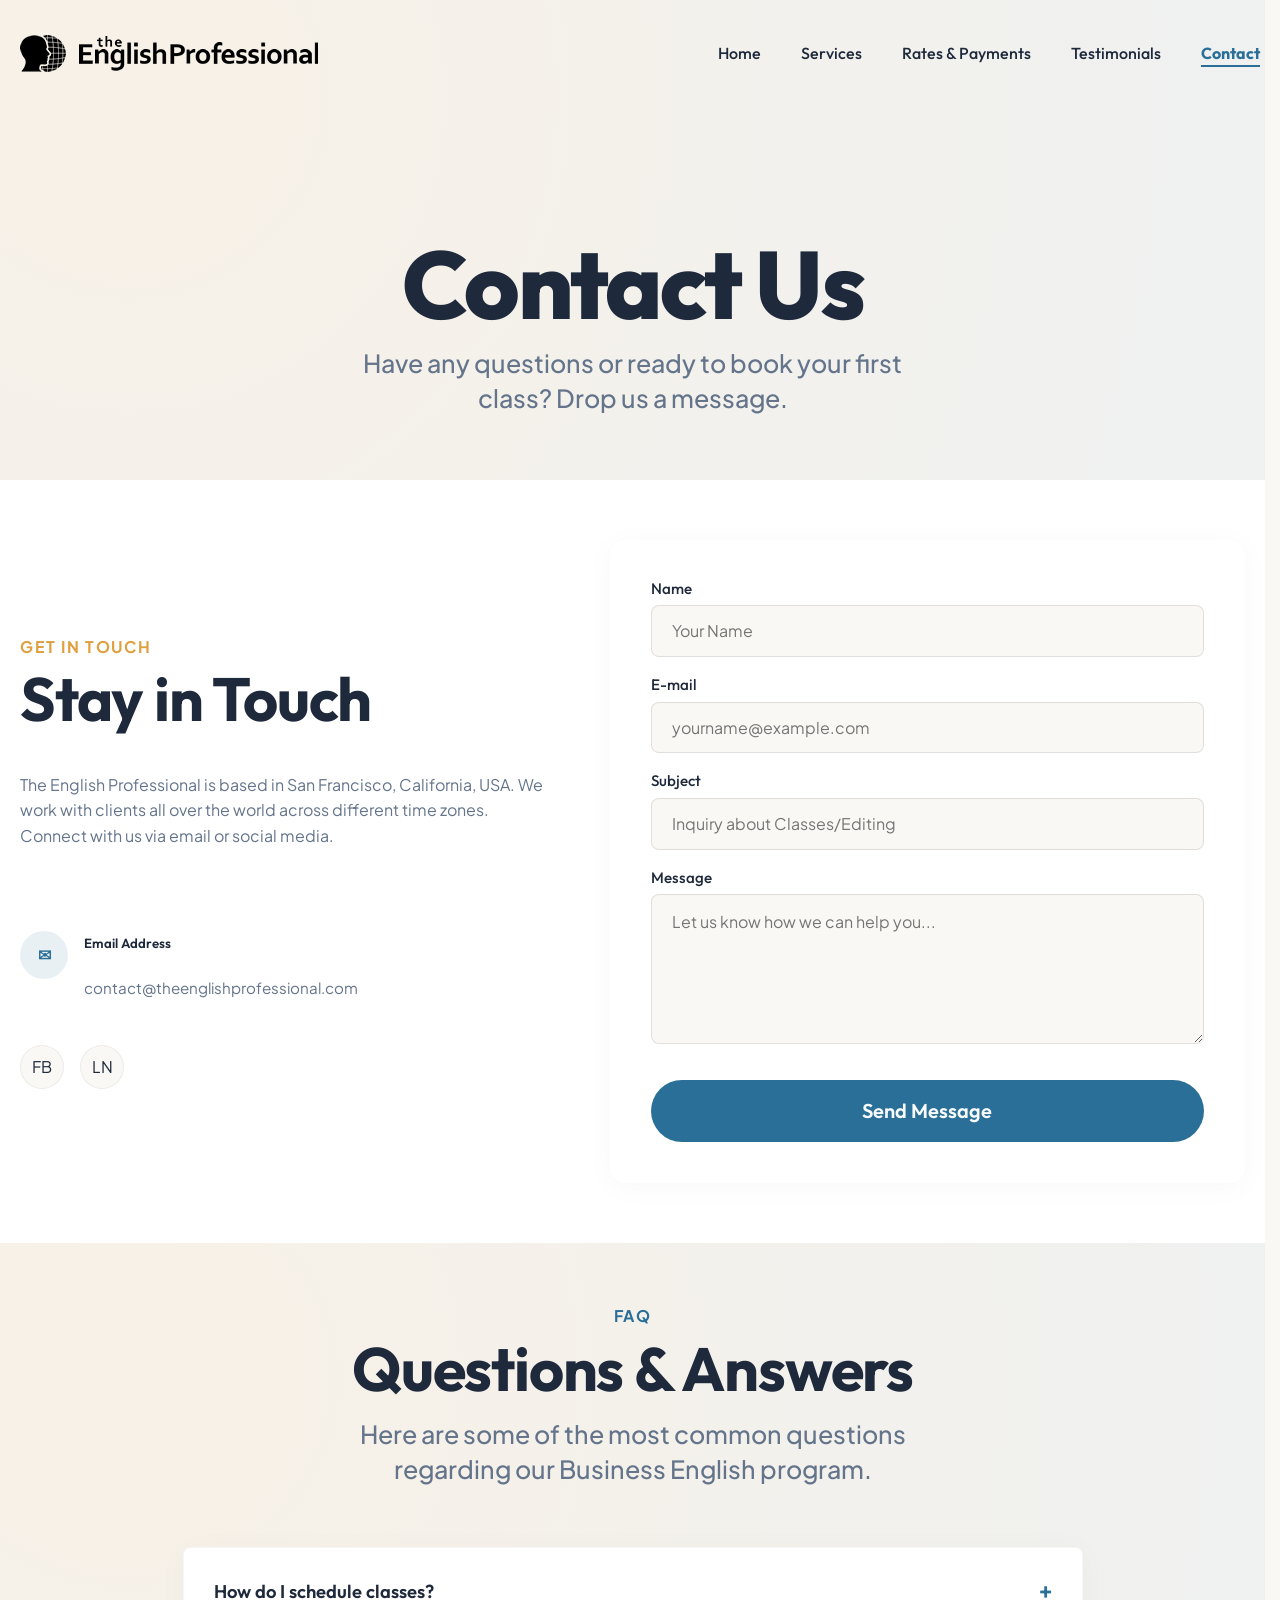
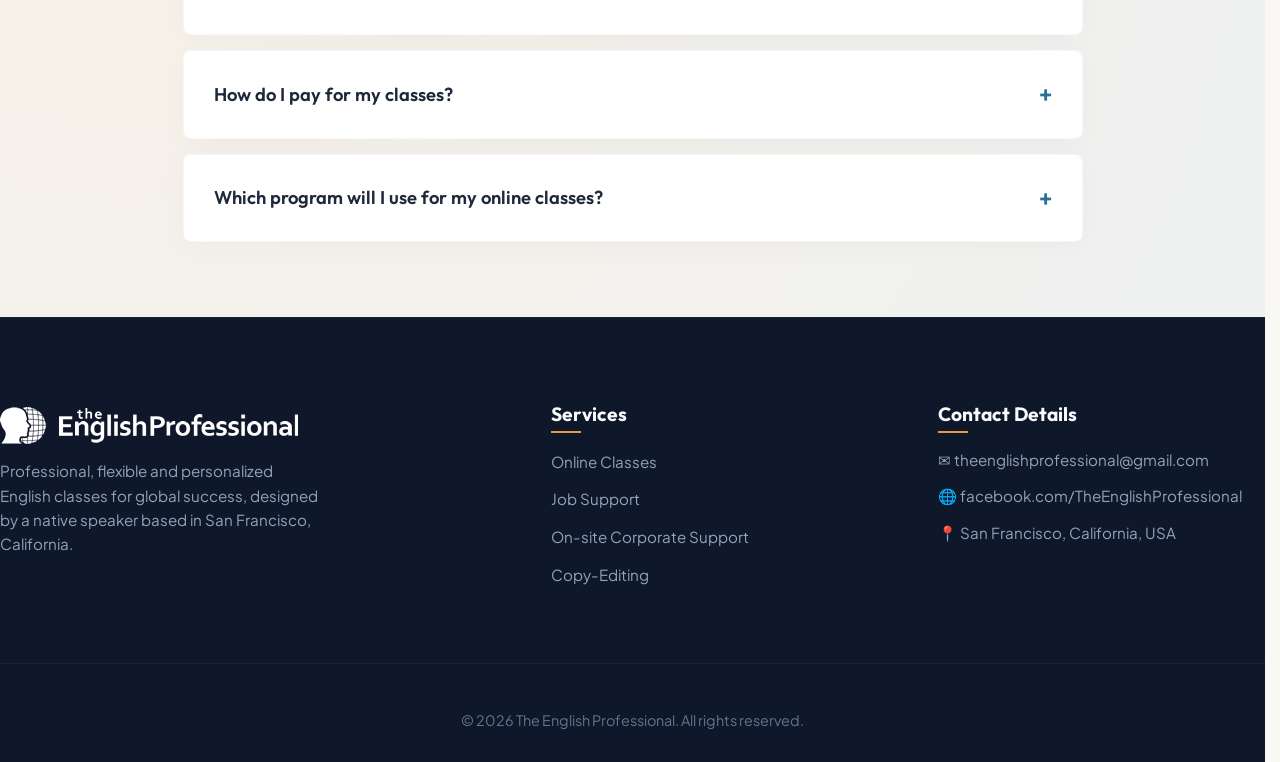
==== commit 502012b2: "add utopia scale styles" ====
--- a/contact.html
+++ b/contact.html
@@ -14,7 +14,7 @@
 
     <!-- Header Navigation -->
     <header class="header scrolled">
-        <div class="container nav-container">
+        <div class="wrapper nav-container">
             <a href="index.html" class="logo">
                 <img src="assets/img/tep.png" alt="The English Professional">
             </a>
@@ -37,7 +37,7 @@
 
     <!-- Page Banner -->
     <section class="section gradient-bg" style="padding-top: 10rem; padding-bottom: 4rem;">
-        <div class="container" style="text-align: center;">
+        <div class="wrapper" style="text-align: center;">
             <h1 class="text-huge" style="margin-bottom: 1rem;">Contact Us</h1>
             <p class="text-medium" style="max-width: 600px; margin: 0 auto;">Have any questions or ready to book your
                 first class? Drop us a message.</p>
@@ -46,7 +46,7 @@
 
     <!-- Split Contact Section -->
     <section class="section" style="background-color: var(--color-bg-secondary);">
-        <div class="container">
+        <div class="wrapper">
             <div class="contact-split">
 
                 <!-- Info Column -->
@@ -115,7 +115,7 @@
 
     <!-- FAQ Accordion Section -->
     <section class="section gradient-bg">
-        <div class="container">
+        <div class="wrapper">
             <div style="text-align: center;" class="reveal">
                 <span
                     style="color: var(--color-accent-ocean); font-weight: 700; letter-spacing: 0.1em; text-transform: uppercase;">FAQ</span>
--- a/style.css
+++ b/style.css
@@ -32,16 +32,52 @@
     --color-accent-clay: #9a031e;
     /* Warm clay/terracotta */
 
+
+    /* Step -3: 10.4167px → 10.24px */
+    --step--3: clamp(0.64rem, 0.6556rem + -0.0201vw, 0.651rem);
+    /* Step -2: 12.5px → 12.8px */
+    --step--2: clamp(0.7813rem, 0.7736rem + 0.0341vw, 0.8rem);
+    /* Step -1: 15px → 16px */
+    --step--1: clamp(0.9375rem, 0.9119rem + 0.1136vw, 1rem);
+    /* Step 0: 18px → 20px */
+    --step-0: clamp(1.125rem, 1.0739rem + 0.2273vw, 1.25rem);
+    /* Step 1: 21.6px → 25px */
+    --step-1: clamp(1.35rem, 1.2631rem + 0.3864vw, 1.5625rem);
+    /* Step 2: 25.92px → 31.25px */
+    --step-2: clamp(1.62rem, 1.4837rem + 0.6057vw, 1.9531rem);
+    /* Step 3: 31.104px → 39.0625px */
+    --step-3: clamp(1.944rem, 1.7405rem + 0.9044vw, 2.4414rem);
+    /* Step 4: 37.3248px → 48.8281px */
+    --step-4: clamp(2.3328rem, 2.0387rem + 1.3072vw, 3.0518rem);
+    /* Step 5: 44.7898px → 61.0352px */
+    --step-5: clamp(2.7994rem, 2.384rem + 1.8461vw, 3.8147rem);
+    /* Step 6: 53.7477px → 76.2939px */
+    --step-6: clamp(3.3592rem, 2.7828rem + 2.5621vw, 4.7684rem);
+    /* Step 7: 64.4973px → 95.3674px */
+    --step-7: clamp(4.0311rem, 3.2418rem + 3.508vw, 5.9605rem);
+
+    /* Space 3xs: 5px → 5px */
+    --space-3xs: clamp(0.3125rem, 0.3125rem + 0vw, 0.3125rem);
+    /* Space 2xs: 9px → 10px */
+    --space-2xs: clamp(0.5625rem, 0.5369rem + 0.1136vw, 0.625rem);
+    /* Space xs: 14px → 15px */
+    --space-xs: clamp(0.875rem, 0.8494rem + 0.1136vw, 0.9375rem);
+    /* Space s: 18px → 20px */
+    --space-s: clamp(1.125rem, 1.0739rem + 0.2273vw, 1.25rem);
+    /* Space m: 27px → 30px */
+    --space-m: clamp(1.6875rem, 1.6108rem + 0.3409vw, 1.875rem);
+    /* Space l: 36px → 40px */
+    --space-l: clamp(2.25rem, 2.1477rem + 0.4545vw, 2.5rem);
+    /* Space xl: 54px → 60px */
+    --space-xl: clamp(3.375rem, 3.2216rem + 0.6818vw, 3.75rem);
+    /* Space 2xl: 72px → 80px */
+    --space-2xl: clamp(4.5rem, 4.2955rem + 0.9091vw, 5rem);
+    /* Space 3xl: 108px → 120px */
+    --space-3xl: clamp(6.75rem, 6.4432rem + 1.3636vw, 7.5rem);
+
     /* Font Families */
     --font-heading: 'Outfit', sans-serif;
     --font-body: 'Plus Jakarta Sans', sans-serif;
-
-    /* Spacing */
-    --space-xs: 0.5rem;
-    --space-sm: 1rem;
-    --space-md: 2rem;
-    --space-lg: 4rem;
-    --space-xl: 8rem;
 
     /* UI Elements */
     --border-radius-sm: 8px;
@@ -67,8 +103,8 @@
     -webkit-text-size-adjust: none;
     text-size-adjust: none;
     scroll-behavior: smooth;
-    font-size: 16px;
     background-color: var(--color-bg-primary);
+    scrollbar-gutter: stable;
 }
 
 body,
@@ -117,7 +153,6 @@
     max-width: 100%;
     height: auto;
     display: block;
-    border-radius: var(--border-radius-md);
 }
 
 input,
@@ -167,10 +202,10 @@
    2. REUSABLE UTILITIES & LAYOUTS
    ========================================================================== */
 
-.container {
+.wrapper {
     max-width: 1400px;
-    margin: 0 auto;
-    padding: 0 var(--space-md);
+    margin-inline: auto;
+    padding-inline: var(--space-s);
 }
 
 .section {
@@ -191,23 +226,23 @@
 
 /* Typography Scale */
 .text-huge {
-    font-size: clamp(3rem, 7vw, 6.5rem);
+    font-size: var(--step-7);
     font-weight: 800;
     letter-spacing: -0.03em;
     line-height: 0.95;
-    margin-bottom: var(--space-md);
+    margin-bottom: var(--space-m);
 }
 
 .text-large {
-    font-size: clamp(2rem, 4vw, 3.5rem);
+    font-size: var(--step-5);
     font-weight: 700;
     letter-spacing: -0.02em;
     line-height: 1.05;
-    margin-bottom: var(--space-sm);
+    margin-bottom: var(--space-xs);
 }
 
 .text-medium {
-    font-size: clamp(1.25rem, 2vw, 1.75rem);
+    font-size: var(--step-1);
     font-weight: 500;
     line-height: 1.4;
     color: var(--color-text-muted);
@@ -225,7 +260,7 @@
     padding: 1.25rem 2.5rem;
     font-family: var(--font-heading);
     font-weight: 600;
-    font-size: 1.1rem;
+    font-size: var(--step-0);
     border-radius: var(--border-radius-lg);
     border: none;
     cursor: pointer;
@@ -276,6 +311,38 @@
 .section-dark .btn-outline:hover {
     background-color: var(--color-text-light);
     color: var(--color-bg-dark);
+}
+
+.text-step-0 {
+    font-size: var(--step-0);
+}
+
+.text-step-1 {
+    font-size: var(--step-1);
+}
+
+.text-step-2 {
+    font-size: var(--step-2);
+}
+
+.text-step-3 {
+    font-size: var(--step-3);
+}
+
+.text-step-4 {
+    font-size: var(--step-4);
+}
+
+.text-step-5 {
+    font-size: var(--step-5);
+}
+
+.text-step-6 {
+    font-size: var(--step-6);
+}
+
+.text-step-7 {
+    font-size: var(--step-7);
 }
 
 /* Background Gradients & Glassmorphism */
@@ -290,7 +357,7 @@
     border: 1px solid rgba(255, 255, 255, 0.4);
     box-shadow: var(--shadow-subtle);
     border-radius: var(--border-radius-md);
-    padding: var(--space-md);
+    padding: var(--space-m);
     transition: var(--transition-smooth);
 }
 
@@ -325,7 +392,13 @@
     transition: var(--transition-smooth);
 }
 
-.header-light:not(.scrolled) {
+@media screen and (max-width: 480px) {
+    .logo {
+        width: calc(17rem + 1.25vw);
+    }
+}
+
+.header-light:not(.scrolled) .nav-links:not(.nav-active) {
     color: var(--color-off-white);
 }
 
@@ -349,7 +422,7 @@
 .nav-links a {
     font-family: var(--font-heading);
     font-weight: 500;
-    font-size: 1.05rem;
+    font-size: var(--step--1);
     position: relative;
 }
 
@@ -366,7 +439,7 @@
     transition: transform 0.25s ease-out;
 }
 
-.header-light:not(.scrolled) .nav-links a::after {
+.header-light:not(.scrolled) .nav-links:not(.nav-active) a::after {
     background-color: var(--color-accent-sun);
 }
 
@@ -381,7 +454,7 @@
     font-weight: 700;
 }
 
-.header-light:not(.scrolled) .nav-links a.active {
+.header-light:not(.scrolled) .nav-links:not(.nav-active) a.active {
     color: var(--color-accent-sun);
     font-weight: 700;
 }
@@ -401,6 +474,26 @@
     background-color: var(--color-text-main);
     margin: 5px;
     transition: var(--transition-smooth);
+}
+
+.header-light:not(.scrolled) .burger:not(.toggle) div {
+    background-color: var(--color-off-white);
+}
+
+.burger.toggle div {
+    background-color: var(--color-text-main);
+}
+
+.burger.toggle div:nth-child(1) {
+    transform: rotate(-45deg) translate(-4px, 6px);
+}
+
+.burger.toggle div:nth-child(2) {
+    opacity: 0;
+}
+
+.burger.toggle div:nth-child(3) {
+    transform: rotate(45deg) translate(-5px, -6px);
 }
 
 /* ==========================================================================
@@ -451,7 +544,7 @@
     position: relative;
     z-index: 10;
     max-width: 800px;
-    padding: var(--space-md);
+    padding: var(--space-m);
     color: var(--color-text-light);
     transform: translateY(30px);
     transition: transform 0.8s cubic-bezier(0.16, 1, 0.3, 1);
@@ -471,7 +564,7 @@
 
 .slider-controls {
     position: absolute;
-    bottom: var(--space-lg);
+    bottom: var(--space-xl);
     left: 50%;
     transform: translateX(-50%);
     display: flex;
@@ -498,12 +591,12 @@
 .features-grid {
     display: grid;
     grid-template-columns: repeat(auto-fit, minmax(320px, 1fr));
-    gap: var(--space-md);
-    margin-top: var(--space-lg);
+    gap: var(--space-m);
+    margin-top: var(--space-xl);
 }
 
 .feature-card {
-    padding: var(--space-md);
+    padding: var(--space-m);
     border-radius: var(--border-radius-md);
     background-color: var(--color-bg-secondary);
     border: 1px solid rgba(0, 0, 0, 0.04);
@@ -522,7 +615,7 @@
     height: 220px;
     overflow: hidden;
     border-radius: var(--border-radius-sm);
-    margin-bottom: var(--space-sm);
+    margin-bottom: var(--space-xs);
 }
 
 .feature-img-wrapper img {
@@ -540,7 +633,7 @@
 .about-split {
     display: grid;
     grid-template-columns: 1fr 1fr;
-    gap: var(--space-lg);
+    gap: var(--space-xl);
     align-items: center;
 }
 
@@ -579,7 +672,7 @@
     display: flex;
     justify-content: center;
     gap: 1.5rem;
-    margin-top: var(--space-md);
+    margin-top: var(--space-m);
     flex-wrap: wrap;
 }
 
@@ -602,23 +695,23 @@
 }
 
 .services-section-title {
-    margin-top: var(--space-lg);
+    margin-top: var(--space-xl);
     border-bottom: 2px solid rgba(0, 0, 0, 0.05);
-    padding-bottom: var(--space-sm);
-    margin-bottom: var(--space-md);
+    padding-bottom: var(--space-xs);
+    margin-bottom: var(--space-m);
 }
 
 .services-grid-detailed {
     display: grid;
     grid-template-columns: repeat(auto-fit, minmax(400px, 1fr));
-    gap: var(--space-md);
-    margin-bottom: var(--space-lg);
+    gap: var(--space-m);
+    margin-bottom: var(--space-xl);
 }
 
 .service-detail-card {
     background: var(--color-bg-secondary);
     border-radius: var(--border-radius-md);
-    padding: var(--space-md);
+    padding: var(--space-m);
     box-shadow: var(--shadow-subtle);
     border-left: 5px solid var(--color-accent-ocean);
     transition: var(--transition-smooth);
@@ -635,14 +728,14 @@
 .rates-grid {
     display: grid;
     grid-template-columns: repeat(auto-fit, minmax(300px, 1fr));
-    gap: var(--space-md);
-    margin-top: var(--space-lg);
+    gap: var(--space-m);
+    margin-top: var(--space-xl);
 }
 
 .rate-card {
     background: var(--color-bg-secondary);
     border-radius: var(--border-radius-md);
-    padding: 3rem var(--space-md);
+    padding: 3rem var(--space-m);
     text-align: center;
     box-shadow: var(--shadow-subtle);
     border: 1px solid rgba(0, 0, 0, 0.04);
@@ -672,39 +765,39 @@
     background: var(--color-accent-sun);
     color: var(--color-bg-dark);
     padding: 0.35rem 1rem;
-    font-size: 0.75rem;
+    font-size: var(--step--2);
     font-weight: 700;
     border-radius: 30px;
     letter-spacing: 0.05em;
 }
 
 .rate-time {
-    font-size: 1.75rem;
+    font-size: var(--step-2);
     font-weight: 700;
     font-family: var(--font-heading);
-    margin-bottom: var(--space-sm);
+    margin-bottom: var(--space-xs);
 }
 
 .rate-price {
-    font-size: clamp(2.5rem, 5vw, 3.5rem);
+    font-size: var(--step-5);
     font-weight: 800;
     color: var(--color-accent-ocean);
-    margin-bottom: var(--space-md);
+    margin-bottom: var(--space-m);
     font-family: var(--font-heading);
 }
 
 .rate-price span {
-    font-size: 1rem;
+    font-size: var(--step--1);
     font-weight: 500;
     color: var(--color-text-muted);
 }
 
 .rate-features {
     list-style: none;
-    margin-bottom: var(--space-md);
+    margin-bottom: var(--space-m);
     color: var(--color-text-muted);
     text-align: left;
-    padding-left: var(--space-sm);
+    padding-left: var(--space-xs);
 }
 
 .rate-features li {
@@ -725,14 +818,14 @@
 .terms-split {
     display: grid;
     grid-template-columns: 1fr 1fr;
-    gap: var(--space-lg);
-    margin-top: var(--space-md);
+    gap: var(--space-xl);
+    margin-top: var(--space-m);
 }
 
 .terms-column h3 {
     border-bottom: 2px solid var(--color-accent-sun);
     padding-bottom: 0.5rem;
-    margin-bottom: var(--space-sm);
+    margin-bottom: var(--space-xs);
 }
 
 .terms-list {
@@ -743,14 +836,14 @@
     margin-bottom: 0.75rem;
     position: relative;
     padding-left: 1.5rem;
-    font-size: 0.95rem;
+    font-size: var(--step--1);
     color: var(--color-text-muted);
 }
 
 .terms-list li::before {
     content: '•';
     color: var(--color-accent-sun);
-    font-size: 1.5rem;
+    font-size: var(--step-1);
     position: absolute;
     left: 0;
     top: -4px;
@@ -765,10 +858,10 @@
 
 .testimonial-carousel-container {
     max-width: 900px;
-    margin: var(--space-lg) auto 0 auto;
+    margin: var(--space-xl) auto 0 auto;
     position: relative;
     overflow: hidden;
-    padding: var(--space-md);
+    padding: var(--space-m);
 }
 
 .testimonial-track {
@@ -779,16 +872,16 @@
 .testimonial-slide {
     min-width: 100%;
     box-sizing: border-box;
-    padding: 0 var(--space-md);
+    padding: 0 var(--space-m);
 }
 
 .testimonial-bubble {
-    font-size: clamp(1.2rem, 2.5vw, 1.6rem);
+    font-size: var(--step-1);
     font-style: italic;
     color: var(--color-text-main);
     line-height: 1.5;
     position: relative;
-    margin-bottom: var(--space-md);
+    margin-bottom: var(--space-m);
     font-weight: 300;
 }
 
@@ -813,7 +906,7 @@
     display: flex;
     justify-content: center;
     gap: 0.5rem;
-    margin-top: var(--space-md);
+    margin-top: var(--space-m);
 }
 
 .carousel-dot {
@@ -835,7 +928,7 @@
 .contact-split {
     display: grid;
     grid-template-columns: 1fr 1.2fr;
-    gap: var(--space-lg);
+    gap: var(--space-xl);
 }
 
 .contact-info {
@@ -845,14 +938,14 @@
 }
 
 .contact-method {
-    margin-top: var(--space-md);
+    margin-top: var(--space-m);
 }
 
 .contact-method-item {
     display: flex;
     align-items: center;
     gap: 1rem;
-    margin-bottom: var(--space-sm);
+    margin-bottom: var(--space-xs);
 }
 
 .contact-icon {
@@ -870,7 +963,7 @@
 .social-links {
     display: flex;
     gap: 1rem;
-    margin-top: var(--space-md);
+    margin-top: var(--space-m);
 }
 
 .social-btn {
@@ -936,7 +1029,7 @@
    8. FAQ ACCORDION SECTION
    ========================================================================== */
 .faq-accordion-container {
-    margin-top: var(--space-lg);
+    margin-top: var(--space-xl);
     max-width: 900px;
     margin-left: auto;
     margin-right: auto;
@@ -945,14 +1038,14 @@
 .accordion-item {
     background: var(--color-bg-secondary);
     border-radius: var(--border-radius-sm);
-    margin-bottom: var(--space-sm);
+    margin-bottom: var(--space-xs);
     box-shadow: var(--shadow-subtle);
     border: 1px solid rgba(0, 0, 0, 0.03);
     overflow: hidden;
 }
 
 .accordion-header {
-    padding: 1.5rem var(--space-md);
+    padding: 1.5rem var(--space-m);
     display: flex;
     justify-content: space-between;
     align-items: center;
@@ -978,7 +1071,7 @@
     max-height: 0;
     overflow: hidden;
     transition: max-height 0.4s cubic-bezier(0.16, 1, 0.3, 1), padding 0.4s;
-    padding: 0 var(--space-md);
+    padding: 0 var(--space-m);
     color: var(--color-text-muted);
 }
 
@@ -996,7 +1089,7 @@
 .footer {
     background-color: var(--color-bg-dark);
     color: var(--color-text-light);
-    padding: var(--space-lg) 0 var(--space-md) 0;
+    padding: var(--space-xl) 0 var(--space-m) 0;
     border-top: 1px solid rgba(255, 255, 255, 0.05);
 }
 
@@ -1007,15 +1100,15 @@
 .footer-grid {
     display: grid;
     grid-template-columns: 1.5fr 1fr 1fr;
-    gap: var(--space-lg);
-    margin-bottom: var(--space-lg);
+    gap: var(--space-xl);
+    margin-bottom: var(--space-xl);
 }
 
 .footer-logo {
     font-family: var(--font-heading);
     font-weight: 800;
     font-size: 1.8rem;
-    margin-bottom: var(--space-sm);
+    margin-bottom: var(--space-xs);
     display: flex;
     align-items: center;
     gap: 0.5rem;
@@ -1029,7 +1122,7 @@
 
 .footer-col h4 {
     font-size: 1.2rem;
-    margin-bottom: var(--space-sm);
+    margin-bottom: var(--space-xs);
     position: relative;
     padding-bottom: 0.5rem;
 }
@@ -1072,7 +1165,7 @@
 
 .footer-bottom {
     border-top: 1px solid rgba(255, 255, 255, 0.05);
-    padding-top: var(--space-md);
+    padding-top: var(--space-m);
     text-align: center;
     color: #64748b;
     font-size: 0.9rem;
@@ -1084,12 +1177,12 @@
 @media screen and (max-width: 1024px) {
     .about-split {
         grid-template-columns: 1fr;
-        gap: var(--space-md);
+        gap: var(--space-m);
     }
 
     .contact-split {
         grid-template-columns: 1fr;
-        gap: var(--space-md);
+        gap: var(--space-m);
     }
 
     .footer-grid {
@@ -1097,32 +1190,55 @@
     }
 }
 
-@media screen and (max-width: 768px) {
-    html {
-        font-size: 14px;
-    }
-
+@media screen and (max-width: 990px) {
     .section {
-        padding: var(--space-lg) 0;
+        padding: var(--space-xl) 0;
     }
 
     .nav-links {
         position: fixed;
-        right: 0;
+        right: -100%;
         top: 0;
         height: 100vh;
-        width: 70%;
+        width: 50%;
         background-color: var(--color-bg-primary);
         flex-direction: column;
         justify-content: center;
         transform: translateX(100%);
-        transition: transform 0.5s ease-in-out;
+        transition: all 0.5s ease-in-out;
         box-shadow: -10px 0 30px rgba(0, 0, 0, 0.05);
         z-index: 999;
+        margin: 0;
     }
 
     .nav-links.nav-active {
         transform: translateX(0);
+        right: 0;
+    }
+
+    body::after {
+        content: '';
+        position: fixed;
+        top: 0;
+        left: 0;
+        width: 100%;
+        height: 100%;
+        background-color: rgba(0, 0, 0, 0.6);
+        z-index: 998;
+        opacity: 0;
+        visibility: hidden;
+        pointer-events: none;
+        transition: all 0.4s ease-in-out;
+    }
+
+    body.nav-open::after {
+        opacity: 1;
+        visibility: visible;
+        pointer-events: auto;
+    }
+
+    body.nav-open {
+        overflow: hidden;
     }
 
     .burger {
@@ -1131,16 +1247,16 @@
 
     .terms-split {
         grid-template-columns: 1fr;
-        gap: var(--space-md);
+        gap: var(--space-m);
     }
 
     .footer-grid {
         grid-template-columns: 1fr;
-        gap: var(--space-md);
+        gap: var(--space-m);
     }
 
     .slider-controls {
-        bottom: var(--space-md);
+        bottom: var(--space-m);
     }
 }
 
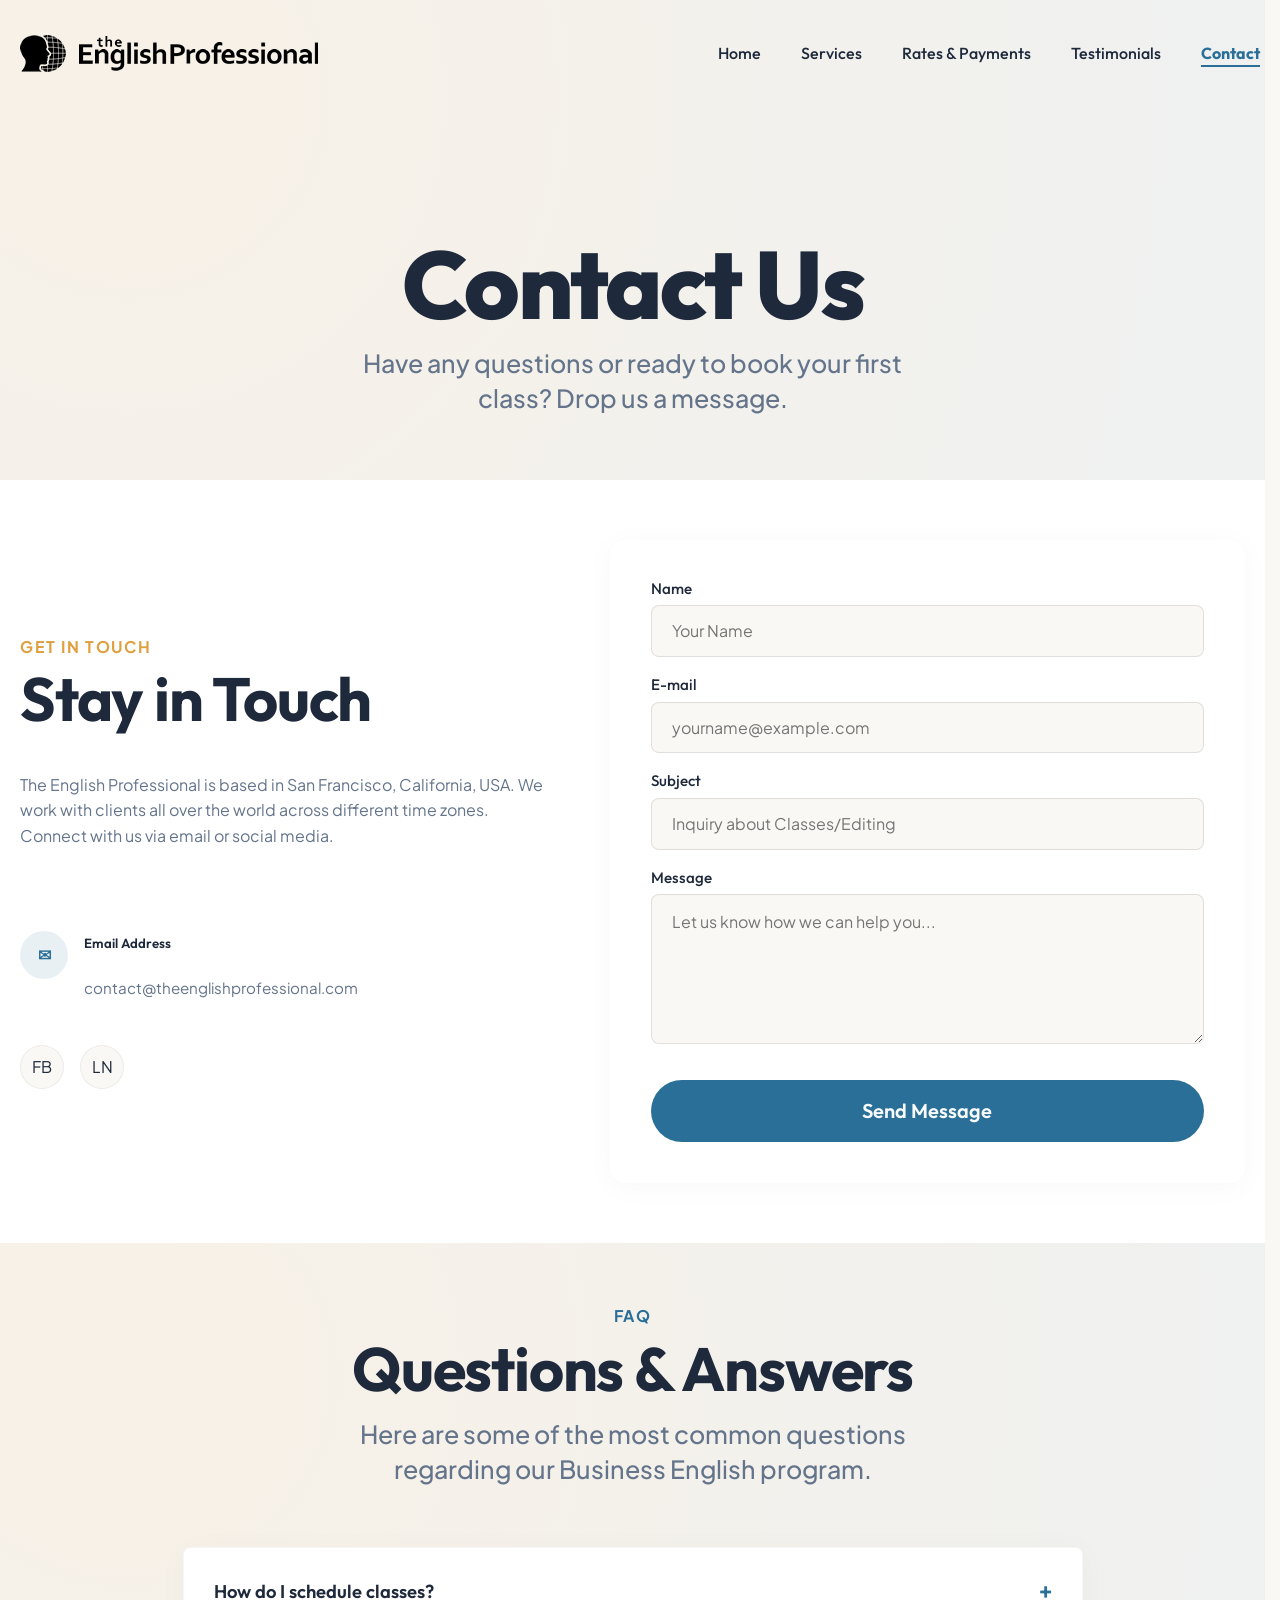
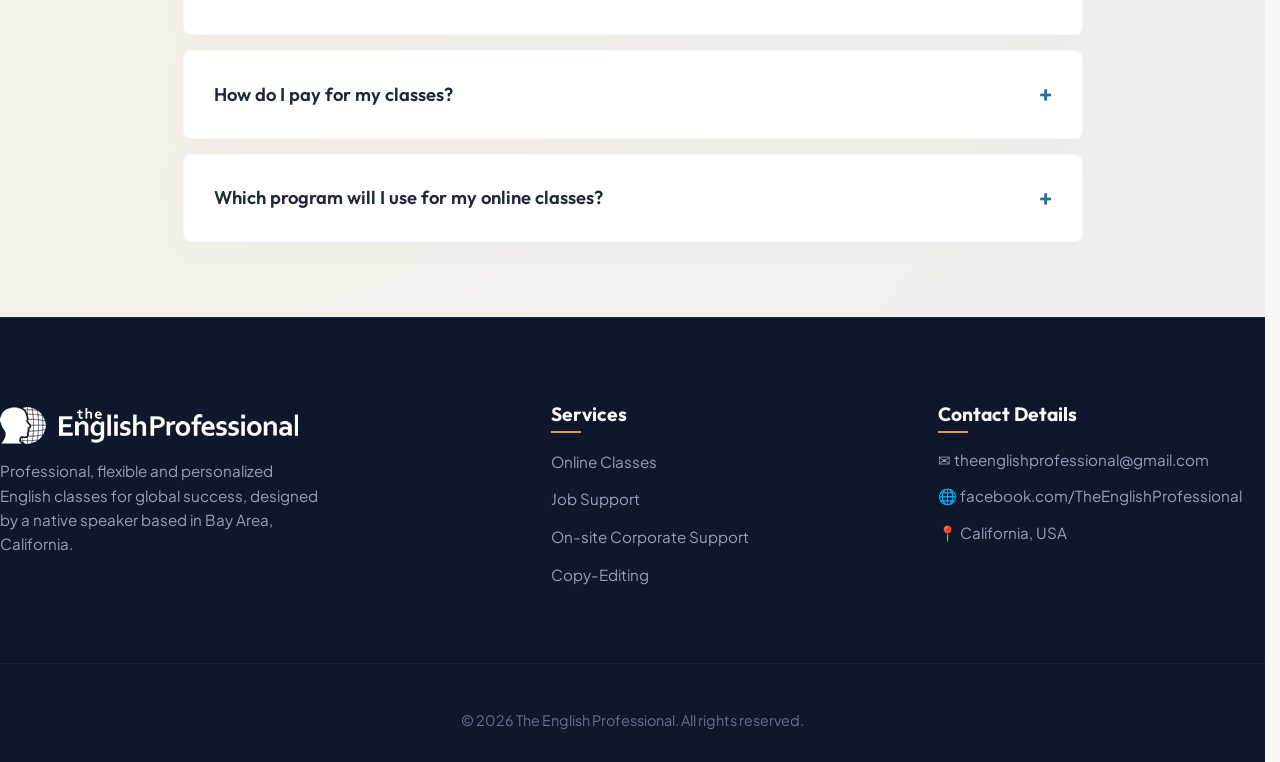
==== commit fa146dd6: "add layout styles and fix copy" ====
--- a/contact.html
+++ b/contact.html
@@ -19,7 +19,7 @@
                 <img src="assets/img/tep.png" alt="The English Professional">
             </a>
             <nav>
-                <ul class="nav-links">
+                <ul class="nav-links cluster" role="list">
                     <li><a href="index.html">Home</a></li>
                     <li><a href="services.html">Services</a></li>
                     <li><a href="rates.html">Rates & Payments</a></li>
@@ -173,7 +173,7 @@
                 <div>
                     <h3 class="footer-logo"><img src="assets/img/tep-white.png" alt=""></h3>
                     <p class="footer-desc">Professional, flexible and personalized English classes for global success,
-                        designed by a native speaker based in San Francisco, California.</p>
+                        designed by a native speaker based in Bay Area, California.</p>
                 </div>
                 <div class="footer-col">
                     <h4>Services</h4>
@@ -189,7 +189,7 @@
                     <ul class="footer-info-list" role="list">
                         <li>✉ theenglishprofessional@gmail.com</li>
                         <li>🌐 facebook.com/TheEnglishProfessional</li>
-                        <li>📍 San Francisco, California, USA</li>
+                        <li>📍 California, USA</li>
                     </ul>
                 </div>
             </div>
--- a/style.css
+++ b/style.css
@@ -203,14 +203,14 @@
    ========================================================================== */
 
 .wrapper {
+    position: relative;
     max-width: 1400px;
     margin-inline: auto;
     padding-inline: var(--space-s);
 }
 
 .section {
-    padding: var(--space-xl) 0;
-    position: relative;
+    padding-block: var(--space-xl);
 }
 
 .section-dark {
@@ -230,7 +230,6 @@
     font-weight: 800;
     letter-spacing: -0.03em;
     line-height: 0.95;
-    margin-bottom: var(--space-m);
 }
 
 .text-large {
@@ -238,7 +237,6 @@
     font-weight: 700;
     letter-spacing: -0.02em;
     line-height: 1.05;
-    margin-bottom: var(--space-xs);
 }
 
 .text-medium {
@@ -345,6 +343,106 @@
     font-size: var(--step-7);
 }
 
+.text-color-main {
+    color: var(--color-text-main);
+}
+
+.text-color-light {
+    color: var(--color-text-light);
+}
+
+.text-color-muted {
+    color: var(--color-text-muted);
+}
+
+.text-color-accent-ocean {
+    color: var(--color-accent-ocean);
+}
+
+.text-color-accent-sun {
+    color: var(--color-accent-sun);
+}
+
+.section-intro {
+    max-width: var(--section-intro-max-width, 65ch);
+    text-align: var(--section-intro-align, center);
+    margin-inline: var(--section-intro-inline, auto);
+}
+
+.intro-subtitle {
+    color: var(--color-accent-ocean);
+    font-weight: 700;
+    letter-spacing: 0.1em;
+    text-transform: uppercase;
+}
+
+/* Card */
+.card {
+    padding-inline: var(--card-padding-inline, var(--space-m));
+    padding-block: var(--card-padding-block, var(--space-m));
+    border-radius: var(--card-radius, var(--border-radius-md));
+    background-color: var(--card-bg, var(--color-bg-secondary));
+    border: var(--card-border-width, 100px) solid var(--card-border-color, rgba(0, 0, 0, 0.04));
+    box-shadow: var(--card-shadow, var(--shadow-subtle));
+    transition: var(--transition-smooth);
+}
+
+/* Stack */
+.stack {
+    display: flex;
+    flex-direction: column;
+    justify-content: flex-start;
+}
+
+.stack>* {
+    margin-block: 0;
+}
+
+.stack-3xs>*+* {
+    margin-block-start: var(--space-3xs);
+}
+
+.stack-2xs>*+* {
+    margin-block-start: var(--space-2xs);
+}
+
+.stack-xs>*+* {
+    margin-block-start: var(--space-xs);
+}
+
+.stack-s>*+* {
+    margin-block-start: var(--space-s);
+}
+
+.stack-m>*+* {
+    margin-block-start: var(--space-m);
+}
+
+.stack-l>*+* {
+    margin-block-start: var(--space-l);
+}
+
+.stack-xl>*+* {
+    margin-block-start: var(--space-xl);
+}
+
+.stack-2xl>*+* {
+    margin-block-start: var(--space-2xl);
+}
+
+.stack-3xl>*+* {
+    margin-block-start: var(--space-3xl);
+}
+
+/* Cluster */
+.cluster {
+    display: flex;
+    flex-wrap: var(--cluster-wrap, wrap);
+    gap: var(--cluster-gap, var(--space-s));
+    justify-content: var(--cluster-main-axis, flex-start);
+    align-items: var(--cluster-cross-axis, center);
+}
+
 /* Background Gradients & Glassmorphism */
 .gradient-bg {
     background: radial-gradient(circle at 10% 20%, rgba(224, 159, 62, 0.08) 0%, rgba(42, 111, 151, 0.05) 90%);
@@ -413,10 +511,7 @@
 }
 
 .nav-links {
-    display: flex;
-    gap: 2.5rem;
-    list-style: none;
-    align-items: center;
+    --cluster-gap: var(--space-l);
 }
 
 .nav-links a {
@@ -469,10 +564,10 @@
 }
 
 .burger div {
-    width: 25px;
-    height: 2px;
+    width: 1.5625rem;
+    height: .125rem;
     background-color: var(--color-text-main);
-    margin: 5px;
+    margin: .3125rem;
     transition: var(--transition-smooth);
 }
 
@@ -543,7 +638,7 @@
 .slide-content {
     position: relative;
     z-index: 10;
-    max-width: 800px;
+    max-width: 65ch;
     padding: var(--space-m);
     color: var(--color-text-light);
     transform: translateY(30px);
@@ -602,8 +697,6 @@
     border: 1px solid rgba(0, 0, 0, 0.04);
     box-shadow: var(--shadow-subtle);
     transition: var(--transition-smooth);
-    display: flex;
-    flex-direction: column;
 }
 
 .feature-card:hover {
@@ -615,7 +708,6 @@
     height: 220px;
     overflow: hidden;
     border-radius: var(--border-radius-sm);
-    margin-bottom: var(--space-xs);
 }
 
 .feature-img-wrapper img {
@@ -757,7 +849,7 @@
 }
 
 .rate-card.featured::before {
-    content: 'MAIS CONVENIENTE';
+    content: 'BEST VALUE';
     position: absolute;
     top: -15px;
     left: 50%;
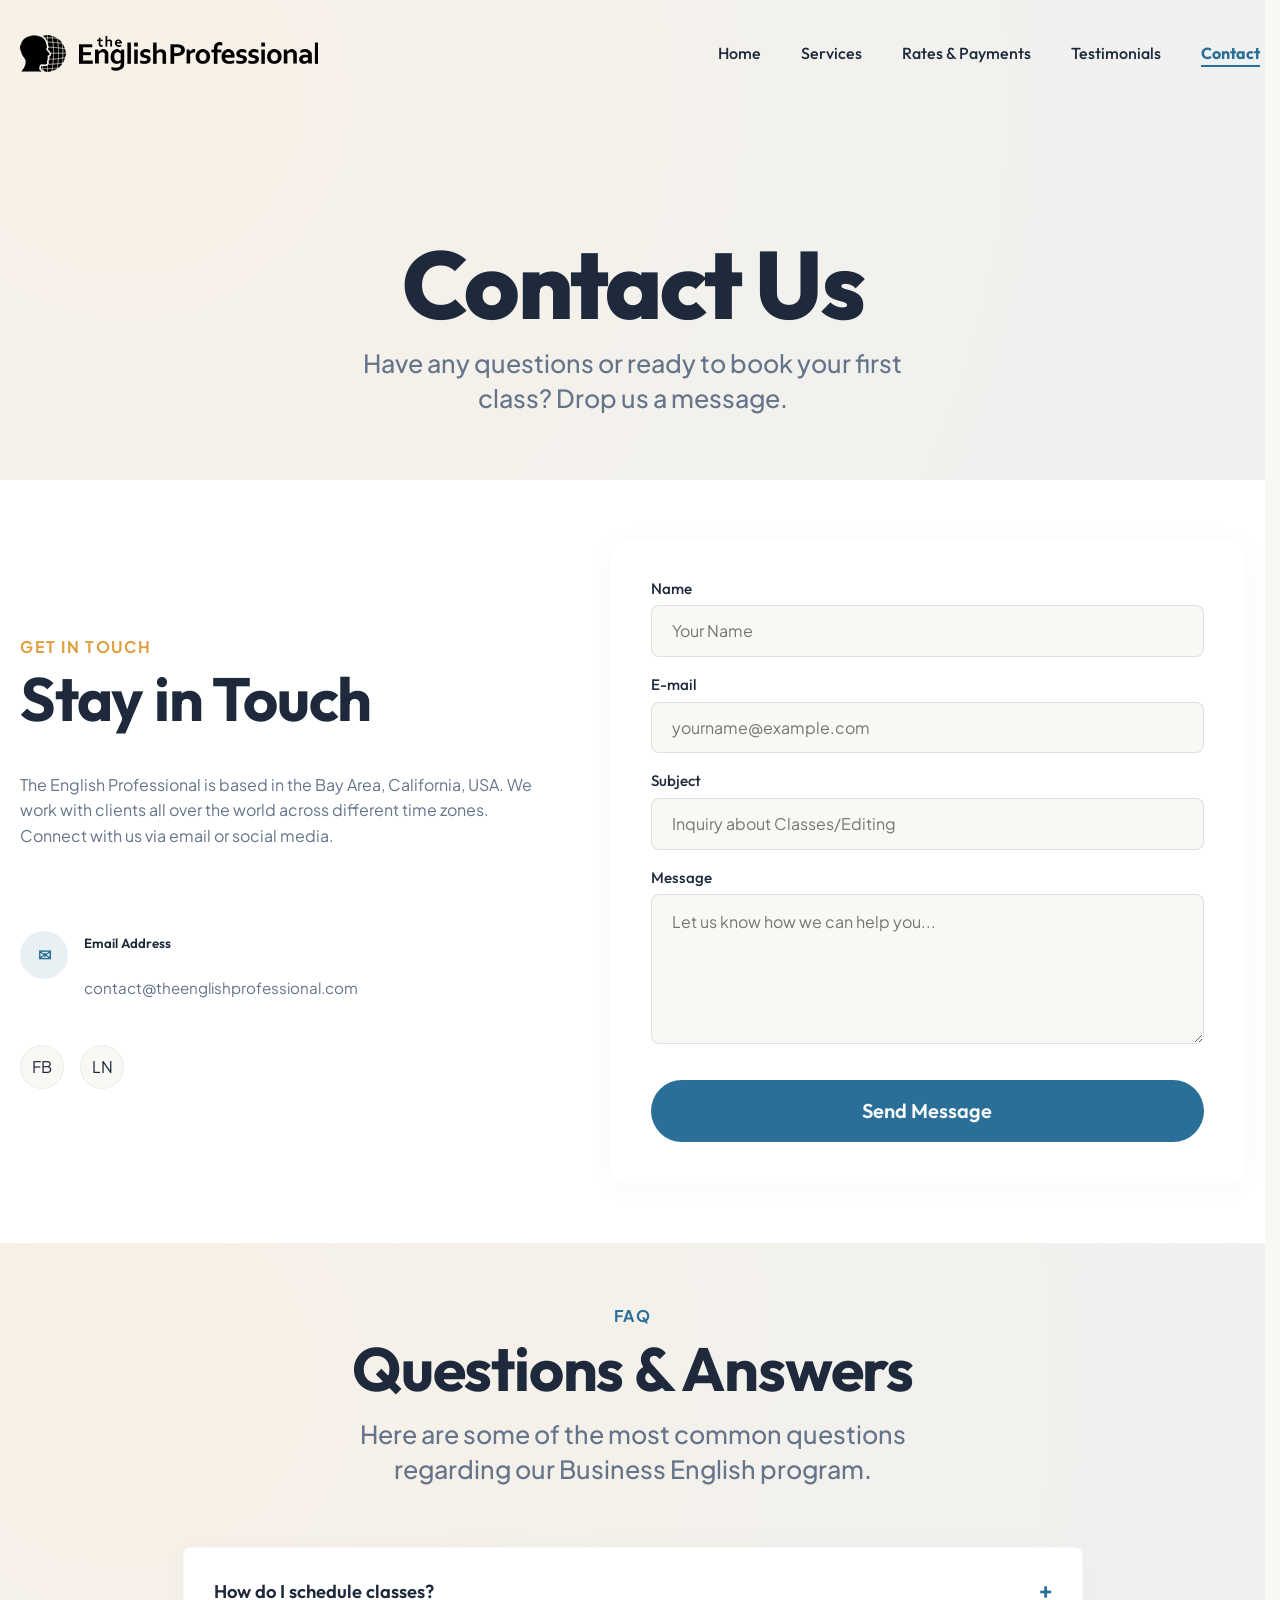
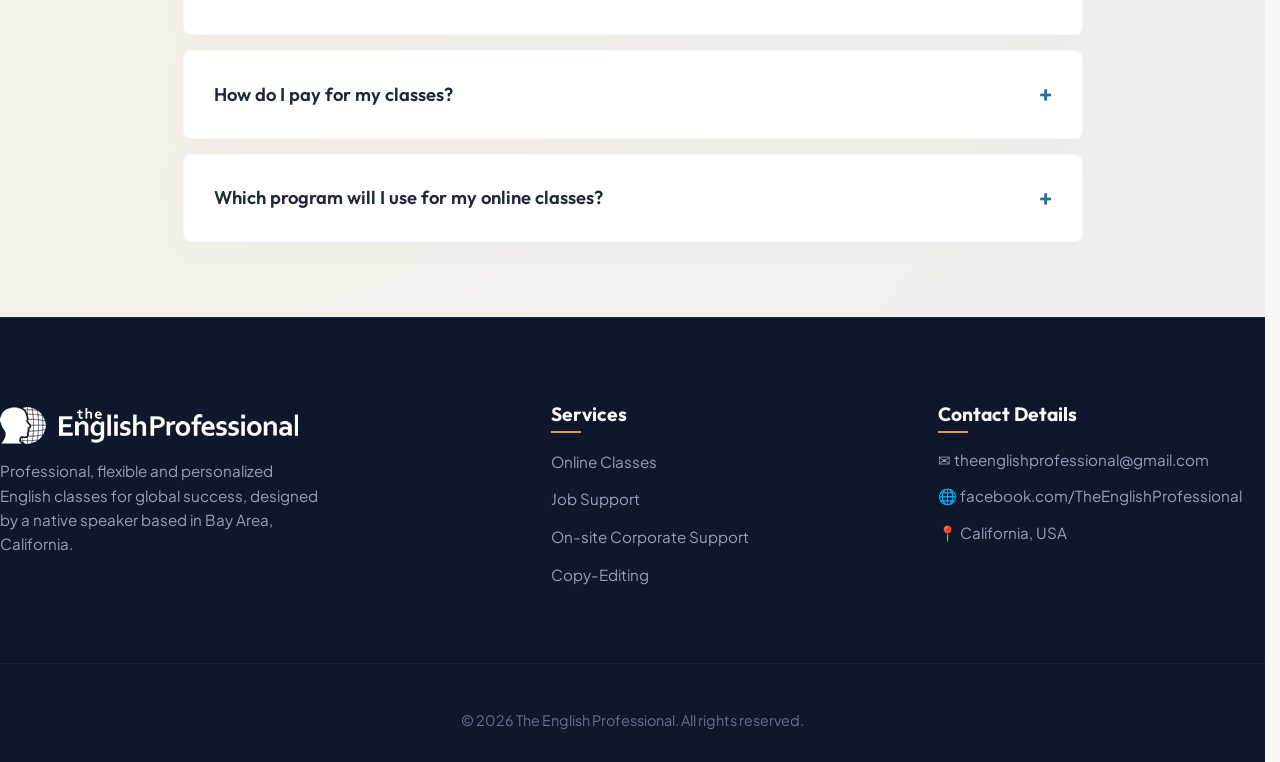
==== commit 087f6863: "fix typo" ====
--- a/contact.html
+++ b/contact.html
@@ -56,7 +56,7 @@
                         in Touch</span>
                     <h2 class="text-large" style="margin-top: 0.5rem; margin-bottom: 1.5rem;">Stay in Touch</h2>
                     <p style="color: var(--color-text-muted); margin-bottom: 2rem;">The English Professional is based in
-                        San Francisco, California, USA. We work with clients all over the world across different time
+                        the Bay Area, California, USA. We work with clients all over the world across different time
                         zones. Connect with us via email or social media.</p>
 
                     <div class="contact-method">
--- a/style.css
+++ b/style.css
@@ -250,6 +250,38 @@
     color: #94a3b8;
 }
 
+.text-step-0 {
+    font-size: var(--step-0);
+}
+
+.text-step-1 {
+    font-size: var(--step-1);
+}
+
+.text-step-2 {
+    font-size: var(--step-2);
+}
+
+.text-step-3 {
+    font-size: var(--step-3);
+}
+
+.text-step-4 {
+    font-size: var(--step-4);
+}
+
+.text-step-5 {
+    font-size: var(--step-5);
+}
+
+.text-step-6 {
+    font-size: var(--step-6);
+}
+
+.text-step-7 {
+    font-size: var(--step-7);
+}
+
 /* Buttons */
 .btn {
     display: inline-flex;
@@ -311,36 +343,8 @@
     color: var(--color-bg-dark);
 }
 
-.text-step-0 {
-    font-size: var(--step-0);
-}
-
-.text-step-1 {
-    font-size: var(--step-1);
-}
-
-.text-step-2 {
-    font-size: var(--step-2);
-}
-
-.text-step-3 {
-    font-size: var(--step-3);
-}
-
-.text-step-4 {
-    font-size: var(--step-4);
-}
-
-.text-step-5 {
-    font-size: var(--step-5);
-}
-
-.text-step-6 {
-    font-size: var(--step-6);
-}
-
-.text-step-7 {
-    font-size: var(--step-7);
+.bg-secondary {
+    background-color: var(--color-bg-secondary);
 }
 
 .text-color-main {
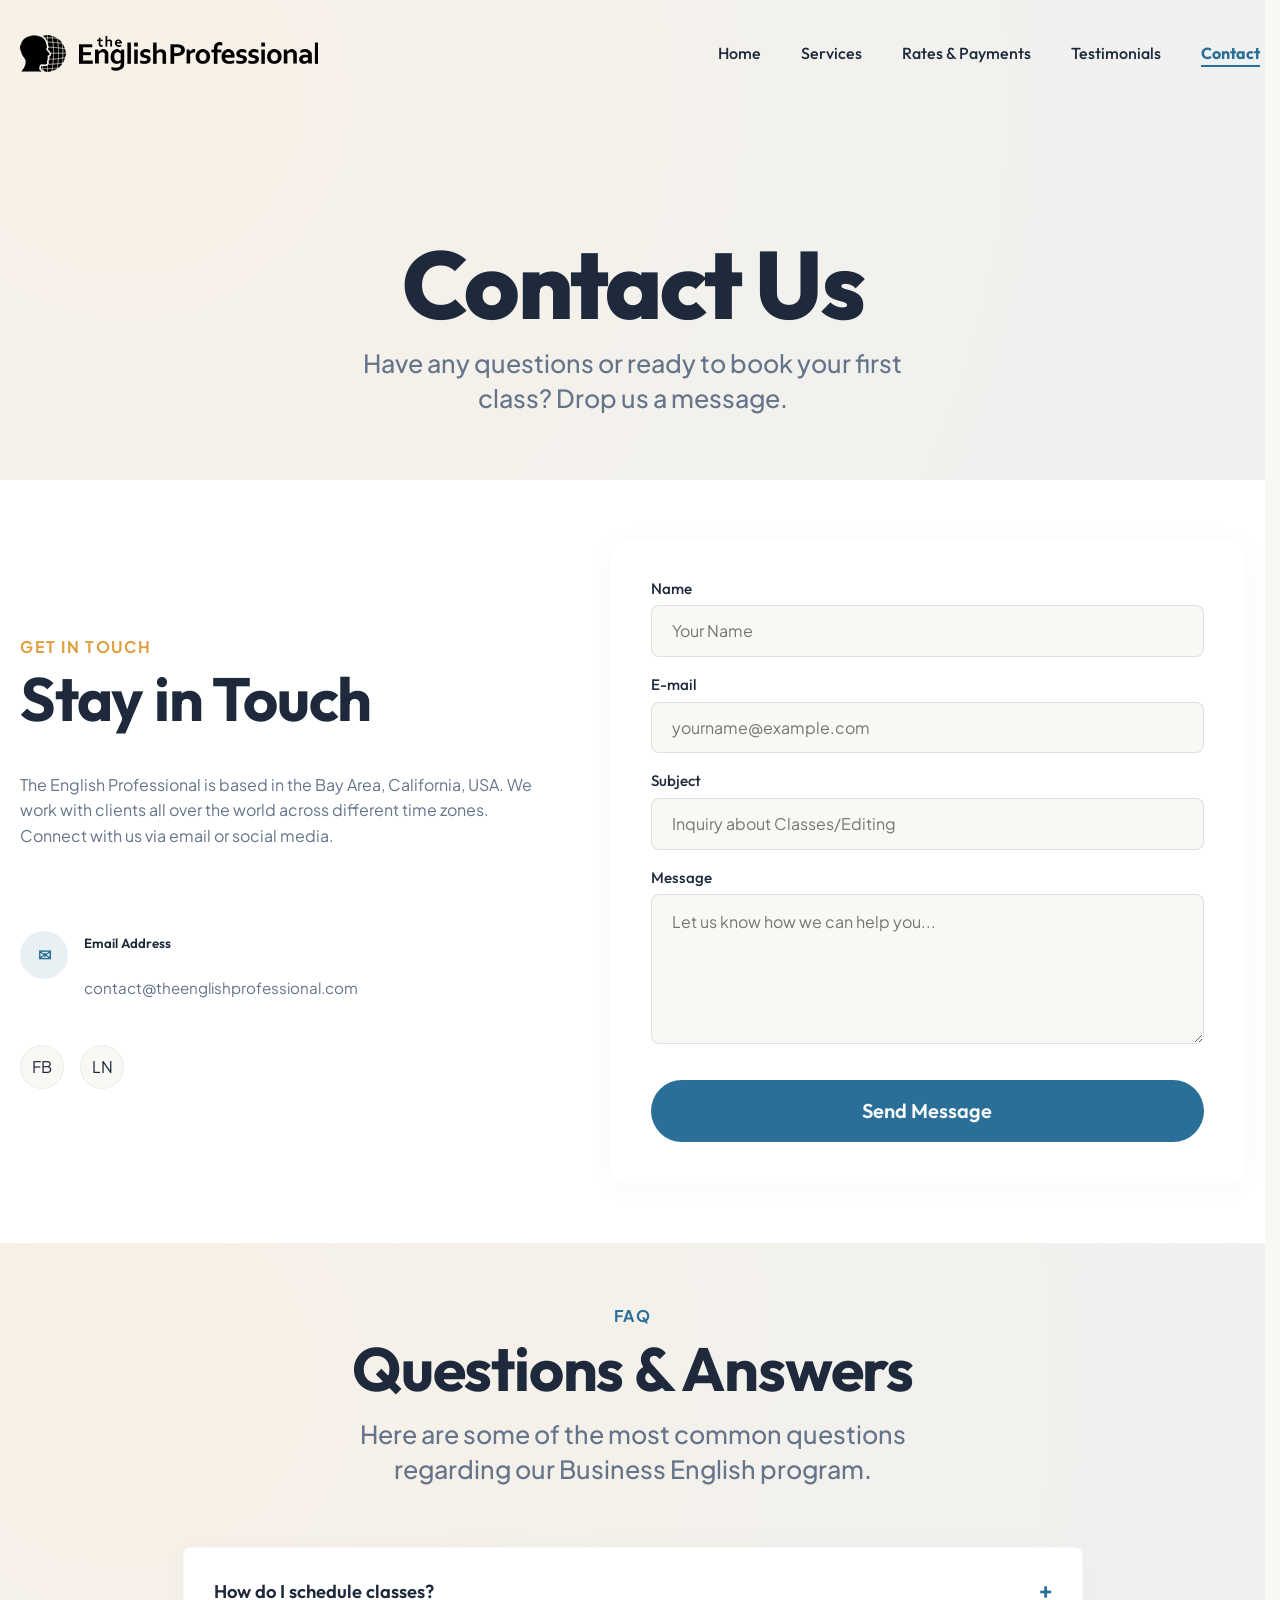
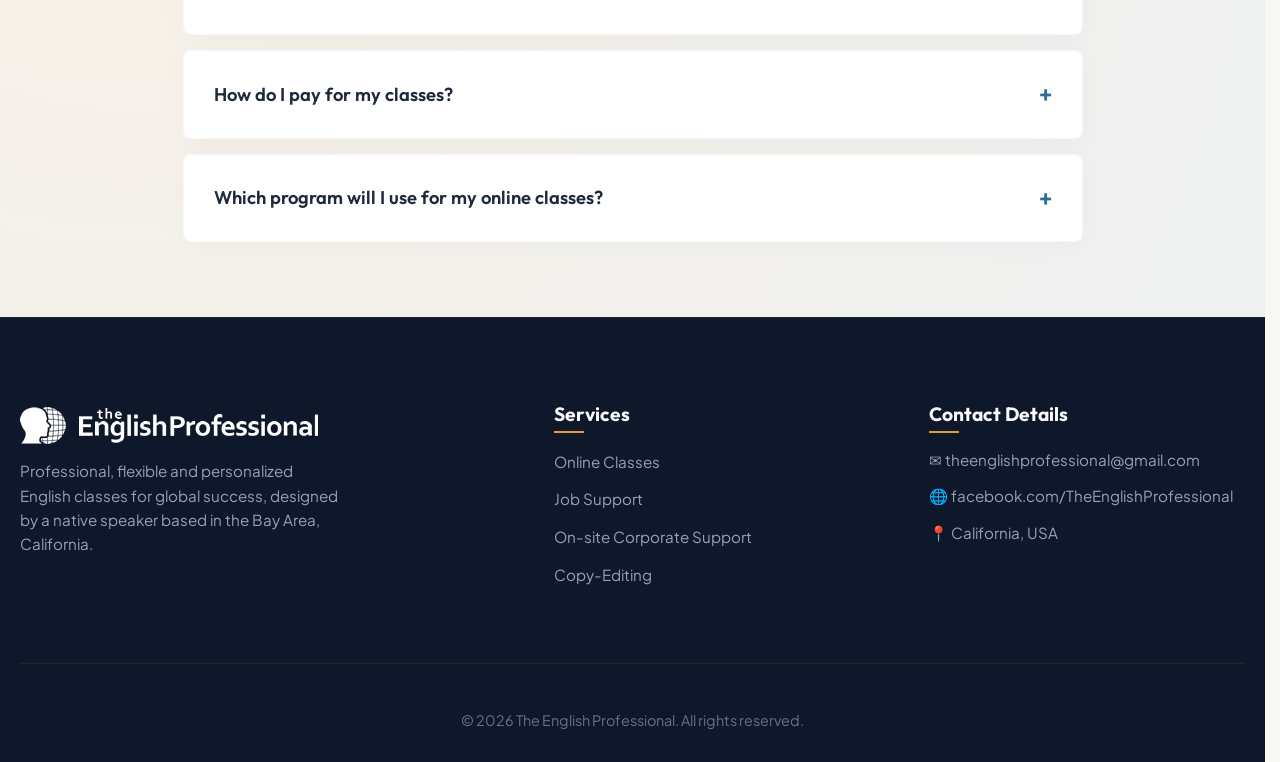
==== commit 07d22532: "fix footer section and typo" ====
--- a/contact.html
+++ b/contact.html
@@ -168,12 +168,12 @@
 
     <!-- Footer -->
     <footer class="footer">
-        <div class="container">
+        <div class="wrapper">
             <div class="footer-grid">
                 <div>
                     <h3 class="footer-logo"><img src="assets/img/tep-white.png" alt=""></h3>
                     <p class="footer-desc">Professional, flexible and personalized English classes for global success,
-                        designed by a native speaker based in Bay Area, California.</p>
+                        designed by a native speaker based in the Bay Area, California.</p>
                 </div>
                 <div class="footer-col">
                     <h4>Services</h4>
--- a/style.css
+++ b/style.css
@@ -733,6 +733,10 @@
     align-items: center;
 }
 
+.about-instructor .intro-subtitle {
+    color: var(--color-accent-sun);
+}
+
 .about-image-wrapper {
     position: relative;
 }
